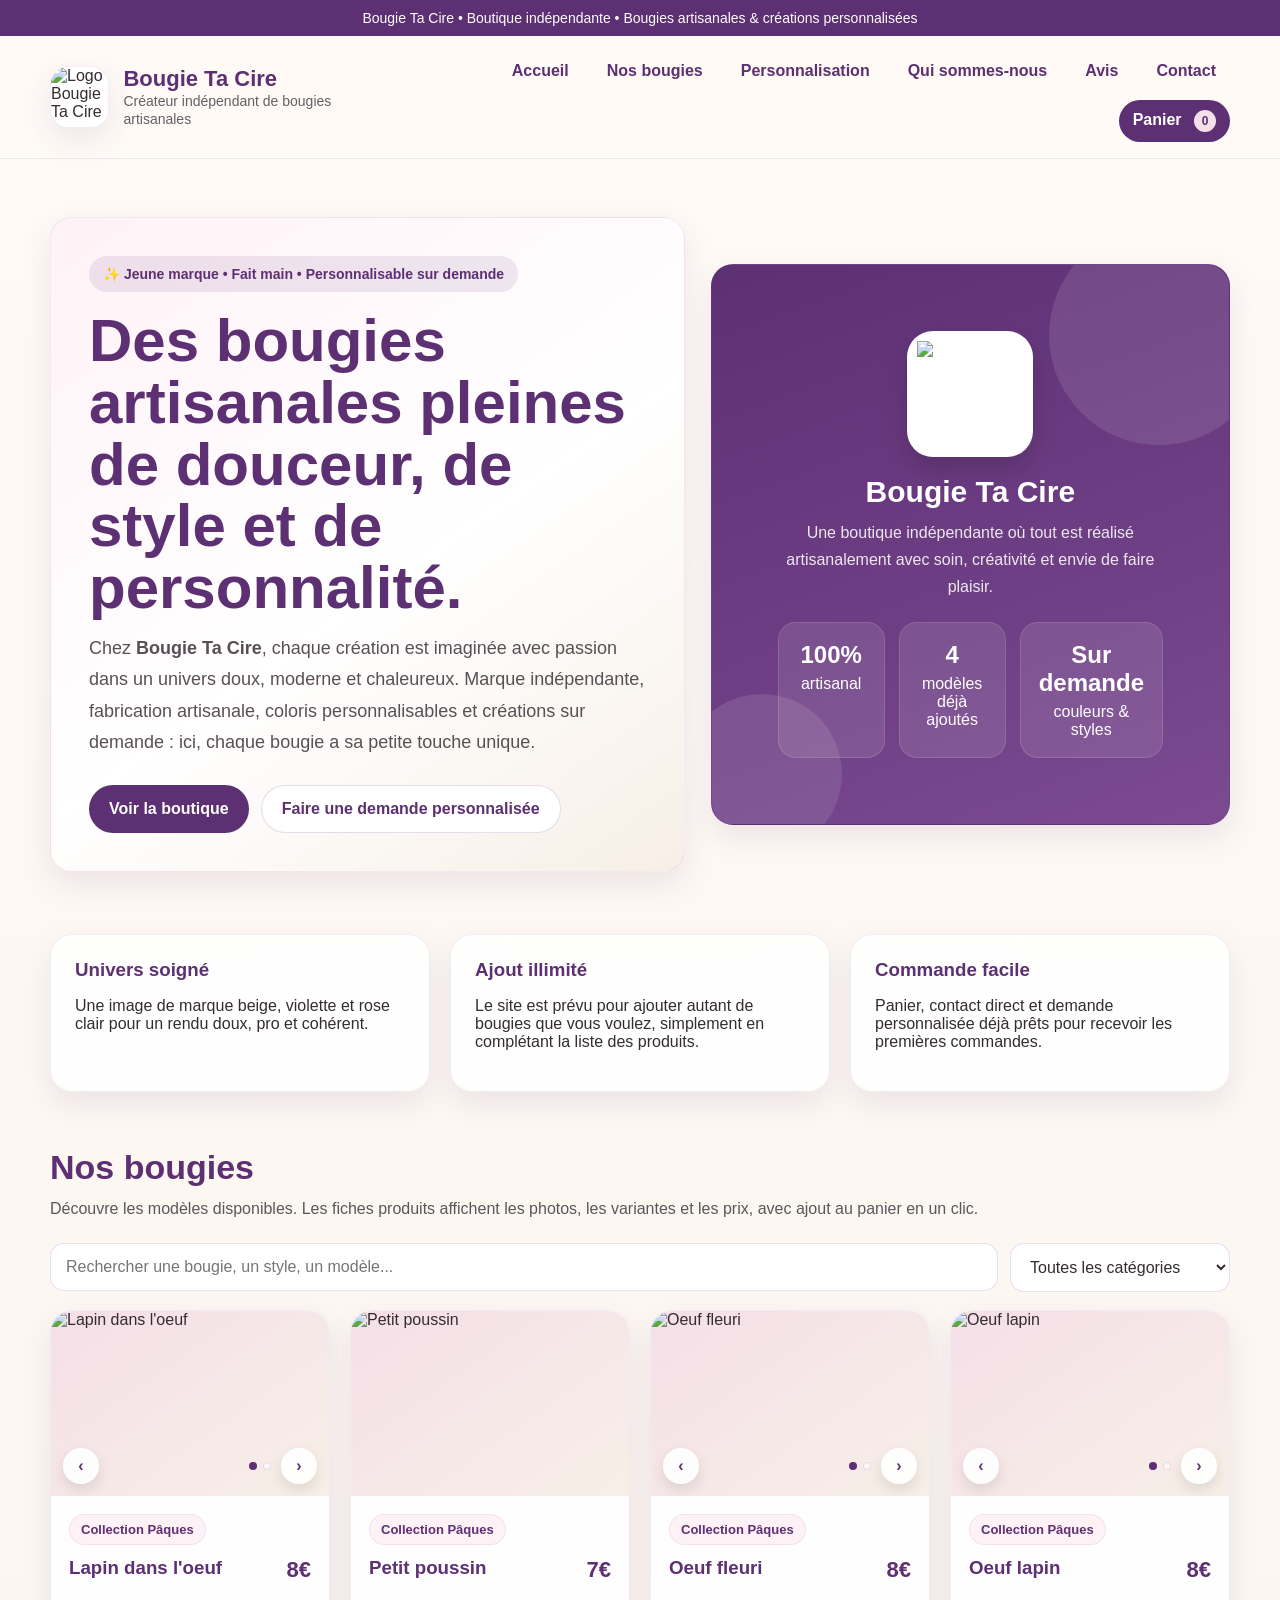
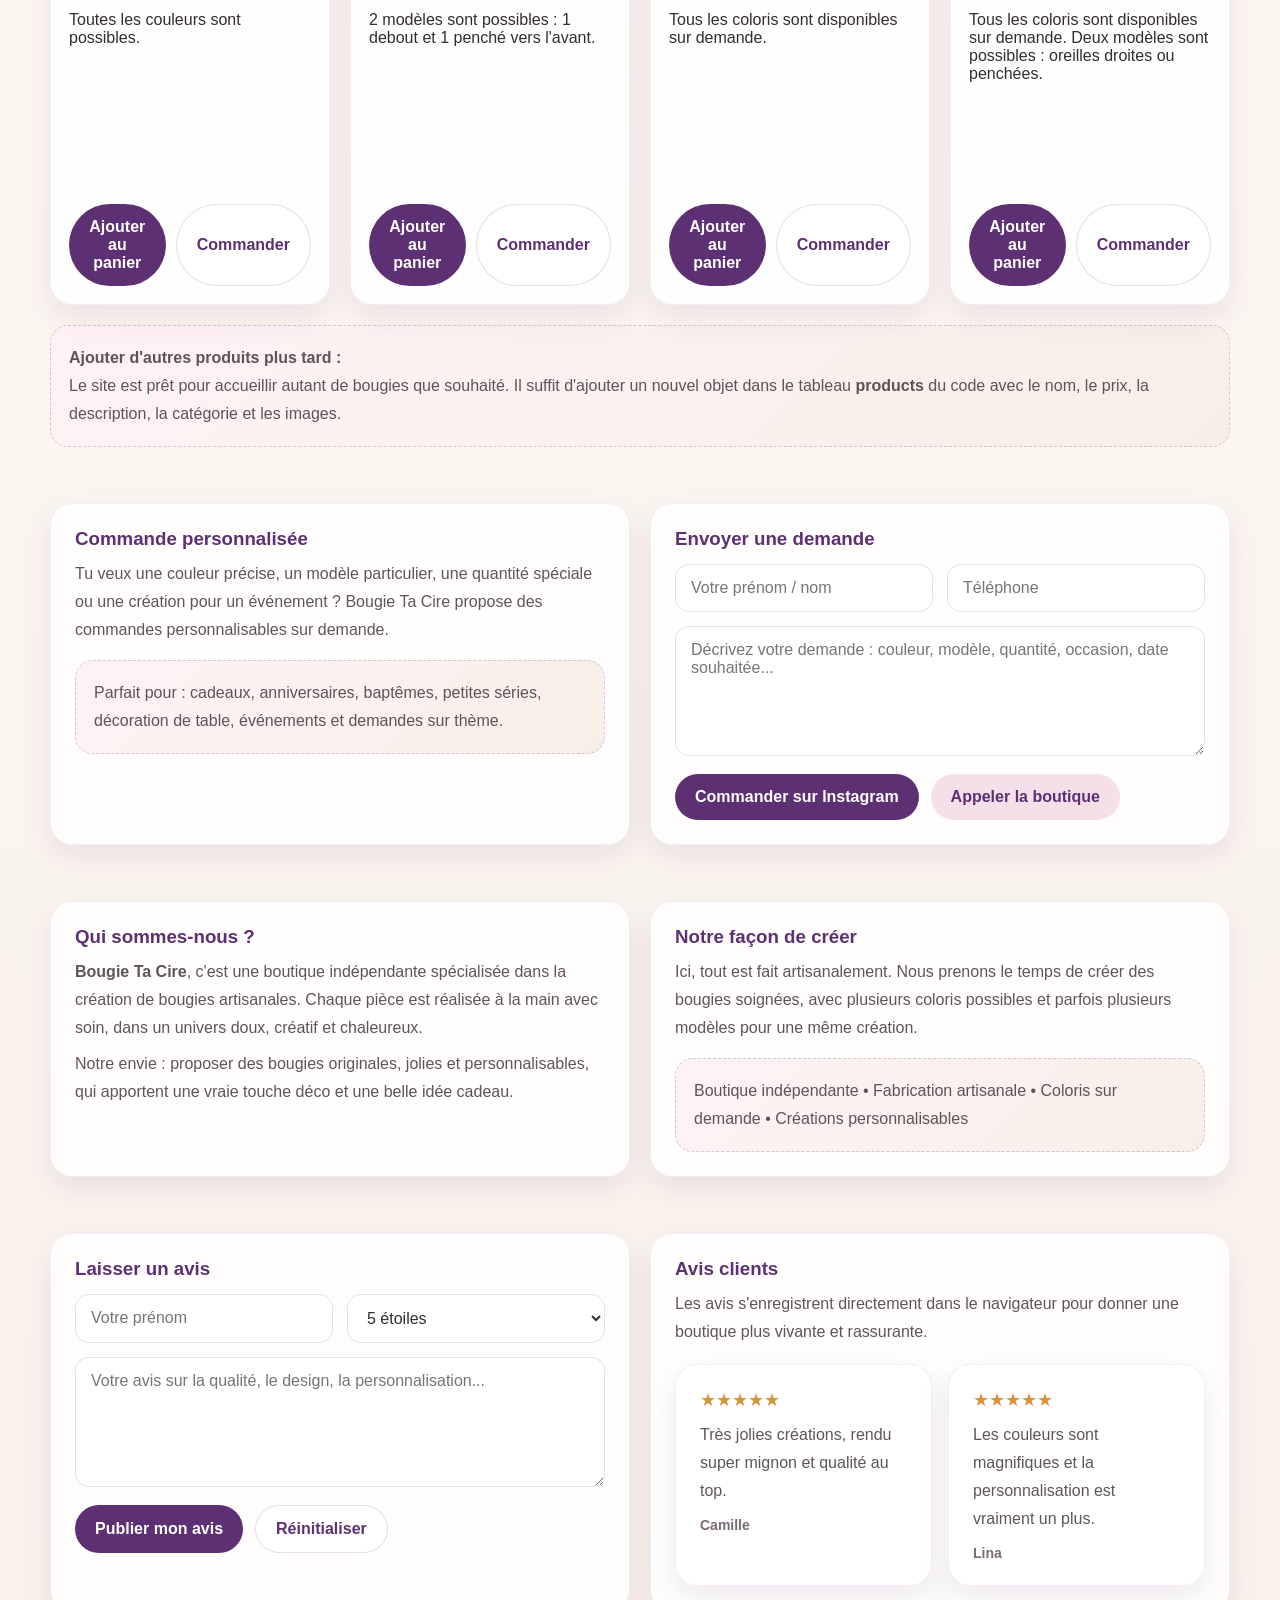
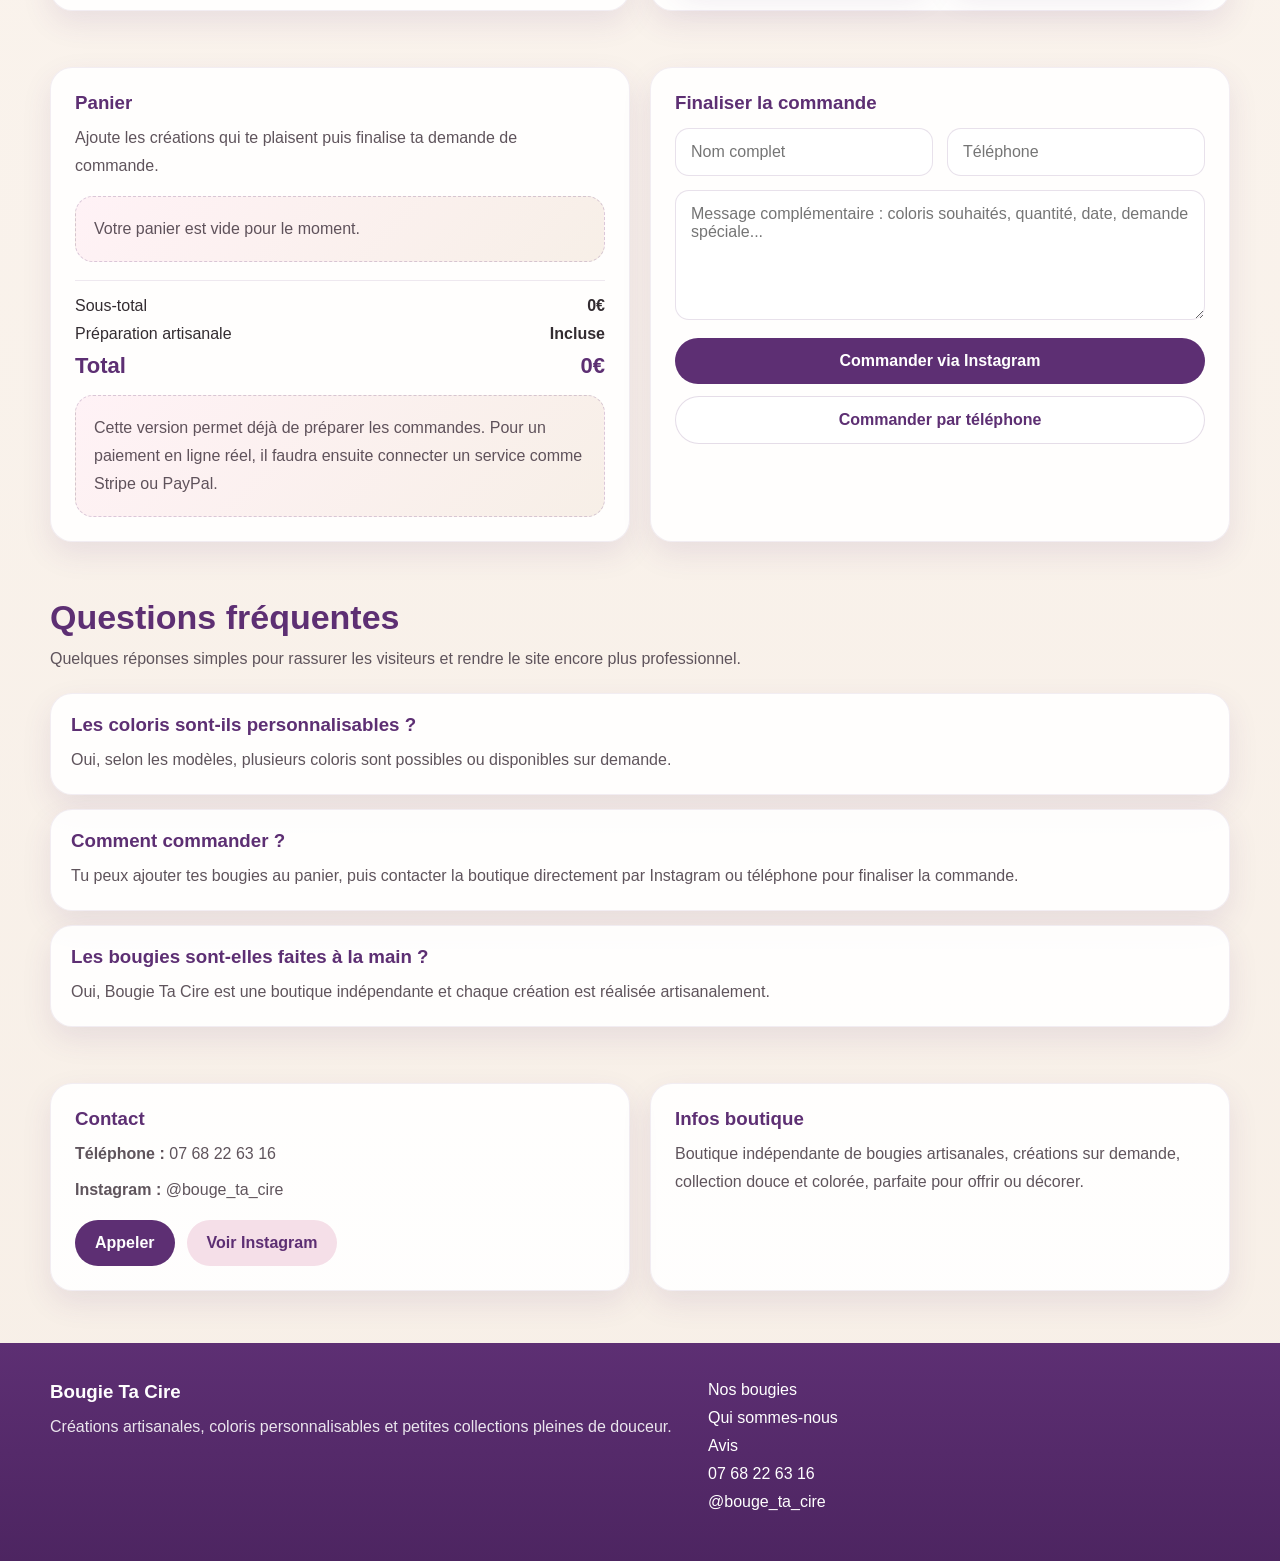
==== site_bougies_simple.html @ b72b35e6 "Add files via upload" ====
<!DOCTYPE html>
<html lang="fr">
<head>
  <meta charset="UTF-8" />
  <meta name="viewport" content="width=device-width, initial-scale=1.0" />
  <title>Bougie Ta Cire — Bougies artisanales</title>
  <style>
    :root{
      --beige:#f7efe7;
      --beige-2:#fffaf6;
      --violet:#5d2f73;
      --violet-2:#7b4a91;
      --rose:#f5dfe8;
      --rose-2:#fff2f6;
      --texte:#332c31;
      --blanc:#ffffff;
      --ombre:0 12px 30px rgba(93,47,115,0.10);
      --rayon:22px;
      --max:1180px;
    }

    *{box-sizing:border-box}
    html{scroll-behavior:smooth}
    body{
      margin:0;
      font-family:Segoe UI, Arial, sans-serif;
      color:var(--texte);
      background:linear-gradient(180deg,var(--beige-2),var(--beige));
    }

    a{text-decoration:none;color:inherit}
    img{display:block;max-width:100%}
    button,input,textarea,select{font:inherit}

    .topbar{
      background:var(--violet);
      color:white;
      text-align:center;
      padding:10px 16px;
      font-size:14px;
    }

    .container{
      width:min(var(--max), calc(100% - 32px));
      margin:0 auto;
    }

    header{
      position:sticky;
      top:0;
      z-index:50;
      background:rgba(255,250,246,0.95);
      backdrop-filter:blur(10px);
      border-bottom:1px solid rgba(93,47,115,0.08);
    }

    .nav{
      display:flex;
      justify-content:space-between;
      align-items:center;
      gap:20px;
      padding:16px 0;
    }

    .brand{
      display:flex;
      align-items:center;
      gap:14px;
    }

    .brand-badge{
      width:62px;
      height:62px;
      border-radius:18px;
      background:white;
      overflow:hidden;
      border:1px solid rgba(93,47,115,0.08);
      box-shadow:var(--ombre);
    }

    .brand-badge img{width:100%;height:100%;object-fit:cover}

    .brand strong{
      display:block;
      font-size:22px;
      color:var(--violet);
    }

    .brand span{
      font-size:14px;
      color:#6a5c67;
    }

    .nav-links{
      display:flex;
      flex-wrap:wrap;
      gap:10px;
      align-items:center;
      justify-content:flex-end;
    }

    .nav-links a,
    .nav-links button{
      border:none;
      background:transparent;
      color:var(--violet);
      border-radius:999px;
      padding:10px 14px;
      cursor:pointer;
      font-weight:700;
    }

    .nav-links a:hover,
    .nav-links button:hover{background:rgba(93,47,115,0.08)}

    .nav-cart{
      background:var(--violet) !important;
      color:white !important;
    }

    .cart-count{
      display:inline-flex;
      align-items:center;
      justify-content:center;
      min-width:22px;
      height:22px;
      padding:0 6px;
      margin-left:8px;
      border-radius:999px;
      background:var(--rose);
      color:var(--violet);
      font-size:12px;
      font-weight:800;
    }

    .hero{padding:58px 0 34px}
    .hero-grid{
      display:grid;
      grid-template-columns:1.1fr .9fr;
      gap:26px;
      align-items:center;
    }

    .card,
    .hero-card,
    .panel,
    .product-card,
    .contact-card,
    .faq-item,
    .cart-box,
    .checkout-box,
    .review-card{
      background:rgba(255,255,255,0.88);
      border:1px solid rgba(93,47,115,0.08);
      border-radius:var(--rayon);
      box-shadow:var(--ombre);
    }

    .hero-card{
      padding:38px;
      background:linear-gradient(145deg,var(--rose-2),var(--blanc) 55%, var(--beige));
    }

    .hero-visual{
      min-height:470px;
      color:white;
      background:linear-gradient(160deg,var(--violet),var(--violet-2));
      position:relative;
      overflow:hidden;
    }

    .hero-visual::before,
    .hero-visual::after{
      content:"";
      position:absolute;
      border-radius:999px;
      background:rgba(255,255,255,0.10);
    }

    .hero-visual::before{width:220px;height:220px;top:-40px;right:-40px}
    .hero-visual::after{width:160px;height:160px;bottom:-30px;left:-30px}

    .pill{
      display:inline-flex;
      align-items:center;
      gap:8px;
      padding:10px 14px;
      border-radius:999px;
      background:rgba(93,47,115,0.10);
      color:var(--violet);
      font-size:14px;
      font-weight:800;
      margin-bottom:18px;
    }

    h1{
      margin:0 0 14px;
      color:var(--violet);
      font-size:clamp(34px, 5vw, 60px);
      line-height:1.03;
    }

    .lead{
      margin:0 0 26px;
      line-height:1.75;
      font-size:18px;
      color:#5a4f57;
    }

    .actions{display:flex;flex-wrap:wrap;gap:12px}

    .btn{
      display:inline-flex;
      align-items:center;
      justify-content:center;
      gap:10px;
      border:none;
      border-radius:999px;
      padding:14px 20px;
      cursor:pointer;
      font-weight:800;
      transition:transform .18s ease;
    }

    .btn:hover{transform:translateY(-1px)}
    .btn-primary{background:var(--violet);color:white}
    .btn-secondary{background:white;color:var(--violet);border:1px solid rgba(93,47,115,0.16)}
    .btn-soft{background:var(--rose);color:var(--violet)}
    .btn-full{width:100%}

    .visual-wrap{
      padding:28px;
      position:relative;
      z-index:1;
      height:100%;
      display:flex;
      flex-direction:column;
      justify-content:center;
    }

    .visual-logo{
      width:126px;
      height:126px;
      border-radius:26px;
      background:white;
      padding:10px;
      margin:0 auto 18px;
      box-shadow:0 12px 24px rgba(0,0,0,0.14);
      overflow:hidden;
    }

    .visual-wrap h2{
      margin:0 0 10px;
      text-align:center;
      font-size:30px;
    }

    .visual-wrap p{
      margin:0 auto 22px;
      text-align:center;
      max-width:420px;
      line-height:1.7;
      color:rgba(255,255,255,0.88);
    }

    .stats{display:grid;grid-template-columns:repeat(3,1fr);gap:14px}
    .stat{
      text-align:center;
      padding:18px;
      border-radius:18px;
      border:1px solid rgba(255,255,255,0.12);
      background:rgba(255,255,255,0.10);
    }
    .stat strong{display:block;font-size:24px;margin-bottom:6px}

    section{padding:28px 0}

    .section-head{
      display:flex;
      flex-wrap:wrap;
      justify-content:space-between;
      align-items:end;
      gap:14px;
      margin-bottom:20px;
    }

    .section-head h2{
      margin:0;
      font-size:34px;
      color:var(--violet);
    }

    .section-head p,
    .muted,
    .panel p,
    .faq-item p,
    .contact-card p,
    .review-card p{
      margin:8px 0 0;
      line-height:1.75;
      color:#5f545c;
    }

    .grid-3,
    .two-col,
    .contact-grid,
    .cart-layout,
    .review-layout{
      display:grid;
      gap:20px;
    }

    .grid-3{grid-template-columns:repeat(3,1fr)}
    .two-col,.contact-grid,.cart-layout,.review-layout{grid-template-columns:1fr 1fr}

    .panel,.contact-card,.cart-box,.checkout-box,.review-card{padding:24px}
    .info-card{padding:24px}
    .info-card h3,.panel h3,.contact-card h3,.cart-box h3,.checkout-box h3,.review-card h3,.faq-item h3{margin:0 0 10px;color:var(--violet)}

    .shop-controls{
      display:flex;
      flex-wrap:wrap;
      gap:12px;
      margin-bottom:18px;
    }

    .search-wrap{flex:1 1 320px}
    .filter-wrap{width:min(220px,100%)}

    .input,.textarea,select{
      width:100%;
      padding:14px 15px;
      border-radius:14px;
      border:1px solid rgba(93,47,115,0.14);
      background:white;
      outline:none;
      color:var(--texte);
    }

    .input:focus,.textarea:focus,select:focus{
      border-color:var(--violet);
      box-shadow:0 0 0 4px rgba(93,47,115,0.08);
    }

    .textarea{min-height:130px;resize:vertical}

    .products{
      display:grid;
      grid-template-columns:repeat(auto-fit,minmax(270px,1fr));
      gap:20px;
    }

    .product-card{overflow:hidden;display:flex;flex-direction:column}

    .gallery{
      position:relative;
      aspect-ratio:1/1;
      background:linear-gradient(145deg,var(--rose),var(--beige));
      overflow:hidden;
    }

    .gallery img{
      width:100%;
      height:100%;
      object-fit:cover;
    }

    .gallery-controls{
      position:absolute;
      inset:auto 12px 12px 12px;
      display:flex;
      justify-content:space-between;
      align-items:center;
      gap:10px;
    }

    .gallery-btn{
      border:none;
      width:36px;
      height:36px;
      border-radius:999px;
      background:rgba(255,255,255,0.92);
      color:var(--violet);
      cursor:pointer;
      font-weight:800;
      box-shadow:0 6px 14px rgba(0,0,0,0.10);
    }

    .gallery-dots{
      display:flex;
      gap:6px;
      margin-left:auto;
    }

    .gallery-dots span{
      width:8px;
      height:8px;
      border-radius:999px;
      background:rgba(255,255,255,0.60);
      border:1px solid rgba(93,47,115,0.14);
    }

    .gallery-dots span.active{background:var(--violet)}

    .product-body{
      padding:18px;
      display:flex;
      flex-direction:column;
      gap:12px;
      height:100%;
    }

    .product-top{
      display:flex;
      justify-content:space-between;
      gap:12px;
      align-items:flex-start;
    }

    .product-top h3{margin:0;color:var(--violet)}

    .price{
      font-size:22px;
      font-weight:900;
      color:var(--violet);
      white-space:nowrap;
    }

    .tag{
      display:inline-flex;
      width:max-content;
      padding:7px 11px;
      border-radius:999px;
      background:var(--rose-2);
      color:var(--violet);
      border:1px solid rgba(93,47,115,0.08);
      font-size:13px;
      font-weight:800;
    }

    .product-actions{display:flex;gap:10px;margin-top:auto}
    .product-actions .btn{flex:1}

    .template-box,.notice,.cart-note{
      padding:18px;
      border-radius:18px;
      line-height:1.75;
      border:1px dashed rgba(93,47,115,0.22);
      background:linear-gradient(135deg,var(--rose-2),var(--beige));
      color:#5f525b;
    }

    .review-list{display:grid;grid-template-columns:repeat(auto-fit,minmax(240px,1fr));gap:16px;margin-top:18px}
    .stars{color:#d5963a;font-size:18px;margin-bottom:10px}
    .review-meta{margin-top:12px;font-size:14px;color:#7b6976;font-weight:700}

    .cart-items{display:flex;flex-direction:column;gap:12px;margin-top:16px}
    .cart-item{
      display:grid;
      grid-template-columns:1fr auto;
      gap:10px;
      align-items:center;
      padding:14px;
      border-radius:16px;
      border:1px solid rgba(93,47,115,0.08);
      background:var(--beige-2);
    }

    .cart-item strong{color:var(--violet)}
    .cart-item small{display:block;color:#7d6a76;margin-top:4px}
    .cart-actions{display:flex;gap:8px;align-items:center;flex-wrap:wrap;justify-content:flex-end}

    .qty-btn,.remove-btn{
      border:none;
      border-radius:12px;
      padding:8px 10px;
      cursor:pointer;
      font-weight:800;
    }

    .qty-btn{background:white;color:var(--violet);border:1px solid rgba(93,47,115,0.14)}
    .remove-btn{background:#fff0f4;color:#a54266}

    .summary{display:grid;gap:10px;margin-top:18px;padding-top:16px;border-top:1px solid rgba(93,47,115,0.10)}
    .summary-row{display:flex;justify-content:space-between;gap:16px;align-items:center}
    .summary-row.total{font-size:22px;color:var(--violet);font-weight:900}

    .faq-list{display:grid;gap:14px}
    .faq-item{padding:20px}

    footer{
      margin-top:24px;
      padding:38px 0 50px;
      background:linear-gradient(180deg,var(--violet),#4d2561);
      color:white;
    }

    .footer-grid{display:grid;grid-template-columns:1.1fr .9fr;gap:20px}
    .footer-grid h3{margin:0 0 10px}
    .footer-grid p{margin:0;line-height:1.8;color:rgba(255,255,255,0.88)}
    .footer-links{display:grid;gap:10px}
    .footer-links a{color:white}

    @media (max-width: 980px){
      .hero-grid,.grid-3,.two-col,.contact-grid,.cart-layout,.review-layout,.footer-grid{grid-template-columns:1fr}
      .stats{grid-template-columns:repeat(3,1fr)}
    }

    @media (max-width: 720px){
      .nav{flex-direction:column;align-items:flex-start}
      .nav-links{justify-content:flex-start}
      .hero-card{padding:28px}
      .stats{grid-template-columns:1fr}
      .product-actions{flex-direction:column}
      .section-head h2{font-size:28px}
    }
  </style>
</head>
<body>
  <div class="topbar">Bougie Ta Cire • Boutique indépendante • Bougies artisanales & créations personnalisées</div>

  <header>
    <div class="container nav">
      <div class="brand">
        <div class="brand-badge">
          <img src="Liceria &amp; Co..png" alt="Logo Bougie Ta Cire">
        </div>
        <div>
          <strong>Bougie Ta Cire</strong>
          <span>Créateur indépendant de bougies artisanales</span>
        </div>
      </div>

      <div class="nav-links">
        <a href="#accueil">Accueil</a>
        <a href="#bougies">Nos bougies</a>
        <a href="#surmesure">Personnalisation</a>
        <a href="#qui-sommes-nous">Qui sommes-nous</a>
        <a href="#avis">Avis</a>
        <a href="#contact">Contact</a>
        <button class="nav-cart" onclick="document.getElementById('panier').scrollIntoView({behavior:'smooth'})">
          Panier <span class="cart-count" id="cartCount">0</span>
        </button>
      </div>
    </div>
  </header>

  <main>
    <section class="hero" id="accueil">
      <div class="container hero-grid">
        <div class="hero-card">
          <div class="pill">✨ Jeune marque • Fait main • Personnalisable sur demande</div>
          <h1>Des bougies artisanales pleines de douceur, de style et de personnalité.</h1>
          <p class="lead">
            Chez <strong>Bougie Ta Cire</strong>, chaque création est imaginée avec passion dans un univers doux, moderne et chaleureux. Marque indépendante, fabrication artisanale, coloris personnalisables et créations sur demande : ici, chaque bougie a sa petite touche unique.
          </p>
          <div class="actions">
            <a class="btn btn-primary" href="#bougies">Voir la boutique</a>
            <a class="btn btn-secondary" href="#surmesure">Faire une demande personnalisée</a>
          </div>
        </div>

        <div class="hero-card hero-visual">
          <div class="visual-wrap">
            <div class="visual-logo">
              <img src="Liceria &amp; Co..png" alt="Logo Bougie Ta Cire">
            </div>
            <h2>Bougie Ta Cire</h2>
            <p>Une boutique indépendante où tout est réalisé artisanalement avec soin, créativité et envie de faire plaisir.</p>
            <div class="stats">
              <div class="stat"><strong>100%</strong><span>artisanal</span></div>
              <div class="stat"><strong>4</strong><span>modèles déjà ajoutés</span></div>
              <div class="stat"><strong>Sur demande</strong><span>couleurs & styles</span></div>
            </div>
          </div>
        </div>
      </div>
    </section>

    <section>
      <div class="container grid-3">
        <div class="card info-card">
          <h3>Univers soigné</h3>
          <p>Une image de marque beige, violette et rose clair pour un rendu doux, pro et cohérent.</p>
        </div>
        <div class="card info-card">
          <h3>Ajout illimité</h3>
          <p>Le site est prévu pour ajouter autant de bougies que vous voulez, simplement en complétant la liste des produits.</p>
        </div>
        <div class="card info-card">
          <h3>Commande facile</h3>
          <p>Panier, contact direct et demande personnalisée déjà prêts pour recevoir les premières commandes.</p>
        </div>
      </div>
    </section>

    <section id="bougies">
      <div class="container">
        <div class="section-head">
          <div>
            <h2>Nos bougies</h2>
            <p>Découvre les modèles disponibles. Les fiches produits affichent les photos, les variantes et les prix, avec ajout au panier en un clic.</p>
          </div>
        </div>

        <div class="shop-controls">
          <div class="search-wrap">
            <input id="searchInput" class="input" type="text" placeholder="Rechercher une bougie, un style, un modèle..." oninput="renderProducts()">
          </div>
          <div class="filter-wrap">
            <select id="filterInput" onchange="renderProducts()">
              <option value="all">Toutes les catégories</option>
              <option value="pâques">Collection Pâques</option>
              <option value="animaux">Animaux</option>
              <option value="oeufs">Œufs</option>
            </select>
          </div>
        </div>

        <div id="productsGrid" class="products"></div>

        <div class="template-box" style="margin-top:20px">
          <strong>Ajouter d'autres produits plus tard :</strong><br>
          Le site est prêt pour accueillir autant de bougies que souhaité. Il suffit d'ajouter un nouvel objet dans le tableau <strong>products</strong> du code avec le nom, le prix, la description, la catégorie et les images.
        </div>
      </div>
    </section>

    <section id="surmesure">
      <div class="container two-col">
        <div class="panel">
          <h3>Commande personnalisée</h3>
          <p>
            Tu veux une couleur précise, un modèle particulier, une quantité spéciale ou une création pour un événement ? Bougie Ta Cire propose des commandes personnalisables sur demande.
          </p>
          <div class="notice" style="margin-top:16px">
            Parfait pour : cadeaux, anniversaires, baptêmes, petites séries, décoration de table, événements et demandes sur thème.
          </div>
        </div>

        <div class="panel">
          <h3>Envoyer une demande</h3>
          <div style="display:grid;grid-template-columns:1fr 1fr;gap:14px;margin-top:14px">
            <input id="customName" class="input" placeholder="Votre prénom / nom">
            <input id="customContact" class="input" placeholder="Téléphone">
          </div>
          <textarea id="customMessage" class="textarea" style="margin-top:14px" placeholder="Décrivez votre demande : couleur, modèle, quantité, occasion, date souhaitée..."></textarea>
          <div class="actions" style="margin-top:14px">
            <a class="btn btn-primary" href="https://www.instagram.com/bouge_ta_cire" target="_blank" rel="noopener">Commander sur Instagram</a>
            <a class="btn btn-soft" href="tel:0768226316">Appeler la boutique</a>
          </div>
        </div>
      </div>
    </section>

    <section id="qui-sommes-nous">
      <div class="container two-col">
        <div class="panel">
          <h3>Qui sommes-nous ?</h3>
          <p>
            <strong>Bougie Ta Cire</strong>, c'est une boutique indépendante spécialisée dans la création de bougies artisanales. Chaque pièce est réalisée à la main avec soin, dans un univers doux, créatif et chaleureux.
          </p>
          <p>
            Notre envie : proposer des bougies originales, jolies et personnalisables, qui apportent une vraie touche déco et une belle idée cadeau.
          </p>
        </div>
        <div class="panel">
          <h3>Notre façon de créer</h3>
          <p>
            Ici, tout est fait artisanalement. Nous prenons le temps de créer des bougies soignées, avec plusieurs coloris possibles et parfois plusieurs modèles pour une même création.
          </p>
          <div class="notice" style="margin-top:16px">
            Boutique indépendante • Fabrication artisanale • Coloris sur demande • Créations personnalisables
          </div>
        </div>
      </div>
    </section>

    <section id="avis">
      <div class="container review-layout">
        <div class="review-card">
          <h3>Laisser un avis</h3>
          <div style="display:grid;grid-template-columns:1fr 1fr;gap:14px;margin-top:14px">
            <input id="reviewName" class="input" placeholder="Votre prénom">
            <select id="reviewStars">
              <option value="5">5 étoiles</option>
              <option value="4">4 étoiles</option>
              <option value="3">3 étoiles</option>
              <option value="2">2 étoiles</option>
              <option value="1">1 étoile</option>
            </select>
          </div>
          <textarea id="reviewText" class="textarea" style="margin-top:14px" placeholder="Votre avis sur la qualité, le design, la personnalisation..."></textarea>
          <div class="actions" style="margin-top:14px">
            <button class="btn btn-primary" onclick="addReview()">Publier mon avis</button>
            <button class="btn btn-secondary" onclick="resetReviews()">Réinitialiser</button>
          </div>
        </div>

        <div class="review-card">
          <h3>Avis clients</h3>
          <p>Les avis s'enregistrent directement dans le navigateur pour donner une boutique plus vivante et rassurante.</p>
          <div id="reviewsList" class="review-list"></div>
        </div>
      </div>
    </section>

    <section id="panier">
      <div class="container cart-layout">
        <div class="cart-box">
          <h3>Panier</h3>
          <p class="muted">Ajoute les créations qui te plaisent puis finalise ta demande de commande.</p>
          <div id="cartItems" class="cart-items"></div>
          <div class="summary">
            <div class="summary-row"><span>Sous-total</span><strong id="subtotal">0€</strong></div>
            <div class="summary-row"><span>Préparation artisanale</span><strong>Incluse</strong></div>
            <div class="summary-row total"><span>Total</span><strong id="total">0€</strong></div>
          </div>
          <div class="cart-note" style="margin-top:16px">
            Cette version permet déjà de préparer les commandes. Pour un paiement en ligne réel, il faudra ensuite connecter un service comme Stripe ou PayPal.
          </div>
        </div>

        <div class="checkout-box">
          <h3>Finaliser la commande</h3>
          <div style="display:grid;grid-template-columns:1fr 1fr;gap:14px;margin-top:14px">
            <input id="checkoutName" class="input" placeholder="Nom complet">
            <input id="checkoutPhone" class="input" placeholder="Téléphone">
          </div>
          <textarea id="checkoutNote" class="textarea" style="margin-top:14px" placeholder="Message complémentaire : coloris souhaités, quantité, date, demande spéciale..."></textarea>
          <div class="actions" style="margin-top:14px">
            <a class="btn btn-primary btn-full" href="https://www.instagram.com/bouge_ta_cire" target="_blank" rel="noopener">Commander via Instagram</a>
            <a class="btn btn-secondary btn-full" href="tel:0768226316">Commander par téléphone</a>
          </div>
        </div>
      </div>
    </section>

    <section>
      <div class="container">
        <div class="section-head">
          <div>
            <h2>Questions fréquentes</h2>
            <p>Quelques réponses simples pour rassurer les visiteurs et rendre le site encore plus professionnel.</p>
          </div>
        </div>
        <div class="faq-list">
          <div class="faq-item">
            <h3>Les coloris sont-ils personnalisables ?</h3>
            <p>Oui, selon les modèles, plusieurs coloris sont possibles ou disponibles sur demande.</p>
          </div>
          <div class="faq-item">
            <h3>Comment commander ?</h3>
            <p>Tu peux ajouter tes bougies au panier, puis contacter la boutique directement par Instagram ou téléphone pour finaliser la commande.</p>
          </div>
          <div class="faq-item">
            <h3>Les bougies sont-elles faites à la main ?</h3>
            <p>Oui, Bougie Ta Cire est une boutique indépendante et chaque création est réalisée artisanalement.</p>
          </div>
        </div>
      </div>
    </section>

    <section id="contact">
      <div class="container contact-grid">
        <div class="contact-card">
          <h3>Contact</h3>
          <p><strong>Téléphone :</strong> 07 68 22 63 16</p>
          <p><strong>Instagram :</strong> @bouge_ta_cire</p>
          <div class="actions" style="margin-top:16px">
            <a class="btn btn-primary" href="tel:0768226316">Appeler</a>
            <a class="btn btn-soft" href="https://www.instagram.com/bouge_ta_cire" target="_blank" rel="noopener">Voir Instagram</a>
          </div>
        </div>

        <div class="contact-card">
          <h3>Infos boutique</h3>
          <p>Boutique indépendante de bougies artisanales, créations sur demande, collection douce et colorée, parfaite pour offrir ou décorer.</p>
        </div>
      </div>
    </section>
  </main>

  <footer>
    <div class="container footer-grid">
      <div>
        <h3>Bougie Ta Cire</h3>
        <p>Créations artisanales, coloris personnalisables et petites collections pleines de douceur.</p>
      </div>
      <div class="footer-links">
        <a href="#bougies">Nos bougies</a>
        <a href="#qui-sommes-nous">Qui sommes-nous</a>
        <a href="#avis">Avis</a>
        <a href="tel:0768226316">07 68 22 63 16</a>
        <a href="https://www.instagram.com/bouge_ta_cire" target="_blank" rel="noopener">@bouge_ta_cire</a>
      </div>
    </div>
  </footer>

  <script>
    const products = [
      {
        id: 1,
        name: "Lapin dans l'oeuf",
        price: 8,
        category: "pâques animaux",
        description: "Toutes les couleurs sont possibles.",
        images: ["IMG_6612.jpg", "IMG_6250.jpg"]
      },
      {
        id: 2,
        name: "Petit poussin",
        price: 7,
        category: "pâques animaux",
        description: "2 modèles sont possibles : 1 debout et 1 penché vers l'avant.",
        images: ["IMG_6208.jpg"]
      },
      {
        id: 3,
        name: "Oeuf fleuri",
        price: 8,
        category: "pâques oeufs",
        description: "Tous les coloris sont disponibles sur demande.",
        images: ["IMG_7004.jpg", "IMG_7003.jpg"]
      },
      {
        id: 4,
        name: "Oeuf lapin",
        price: 8,
        category: "pâques oeufs",
        description: "Tous les coloris sont disponibles sur demande. Deux modèles sont possibles : oreilles droites ou penchées.",
        images: ["IMG_7003.jpg", "IMG_6624.jpg"]
      }
    ];

    let cart = JSON.parse(localStorage.getItem('btc_cart') || '[]');
    let reviews = JSON.parse(localStorage.getItem('btc_reviews') || 'null') || [
      { name: 'Camille', stars: 5, text: 'Très jolies créations, rendu super mignon et qualité au top.' },
      { name: 'Lina', stars: 5, text: 'Les couleurs sont magnifiques et la personnalisation est vraiment un plus.' }
    ];

    function euros(value){
      return value.toFixed(2).replace('.00','') + '€';
    }

    function escapeHtml(text){
      return text
        .replace(/&/g, '&amp;')
        .replace(/</g, '&lt;')
        .replace(/>/g, '&gt;')
        .replace(/"/g, '&quot;')
        .replace(/'/g, '&#039;');
    }

    function renderProducts(){
      const grid = document.getElementById('productsGrid');
      const search = document.getElementById('searchInput').value.trim().toLowerCase();
      const filter = document.getElementById('filterInput').value;

      const filtered = products.filter(product => {
        const matchesSearch = !search || (product.name + ' ' + product.description + ' ' + product.category).toLowerCase().includes(search);
        const matchesFilter = filter === 'all' || product.category.includes(filter);
        return matchesSearch && matchesFilter;
      });

      if(!filtered.length){
        grid.innerHTML = '<div class="template-box">Aucun produit ne correspond à votre recherche pour le moment.</div>';
        return;
      }

      grid.innerHTML = filtered.map(product => `
        <article class="product-card">
          <div class="gallery">
            <img id="product-image-${product.id}" src="${product.images[0]}" alt="${escapeHtml(product.name)}">
            ${product.images.length > 1 ? `
            <div class="gallery-controls">
              <button class="gallery-btn" onclick="changeImage(${product.id}, -1)">‹</button>
              <div class="gallery-dots" id="gallery-dots-${product.id}">
                ${product.images.map((_, index) => `<span class="${index===0 ? 'active' : ''}"></span>`).join('')}
              </div>
              <button class="gallery-btn" onclick="changeImage(${product.id}, 1)">›</button>
            </div>` : ''}
          </div>
          <div class="product-body">
            <span class="tag">Collection Pâques</span>
            <div class="product-top">
              <h3>${escapeHtml(product.name)}</h3>
              <div class="price">${euros(product.price)}</div>
            </div>
            <p>${escapeHtml(product.description)}</p>
            <div class="product-actions">
              <button class="btn btn-primary" onclick="addToCart(${product.id})">Ajouter au panier</button>
              <a class="btn btn-secondary" href="https://www.instagram.com/bouge_ta_cire" target="_blank" rel="noopener">Commander</a>
            </div>
          </div>
        </article>
      `).join('');
    }

    function changeImage(productId, direction){
      const product = products.find(p => p.id === productId);
      if(!product || product.images.length < 2) return;
      product.currentImage = typeof product.currentImage === 'number' ? product.currentImage : 0;
      product.currentImage = (product.currentImage + direction + product.images.length) % product.images.length;
      document.getElementById(`product-image-${productId}`).src = product.images[product.currentImage];
      const dots = document.querySelectorAll(`#gallery-dots-${productId} span`);
      dots.forEach((dot, index) => dot.classList.toggle('active', index === product.currentImage));
    }

    function saveCart(){
      localStorage.setItem('btc_cart', JSON.stringify(cart));
    }

    function addToCart(productId){
      const item = cart.find(p => p.id === productId);
      if(item){
        item.quantity += 1;
      } else {
        const product = products.find(p => p.id === productId);
        cart.push({ id: product.id, name: product.name, price: product.price, quantity: 1 });
      }
      saveCart();
      renderCart();
    }

    function updateQuantity(productId, delta){
      const item = cart.find(p => p.id === productId);
      if(!item) return;
      item.quantity += delta;
      if(item.quantity <= 0){
        cart = cart.filter(p => p.id !== productId);
      }
      saveCart();
      renderCart();
    }

    function removeItem(productId){
      cart = cart.filter(p => p.id !== productId);
      saveCart();
      renderCart();
    }

    function clearCart(){
      cart = [];
      saveCart();
      renderCart();
    }

    function renderCart(){
      const cartItems = document.getElementById('cartItems');
      const count = cart.reduce((sum, item) => sum + item.quantity, 0);
      const total = cart.reduce((sum, item) => sum + item.price * item.quantity, 0);
      document.getElementById('cartCount').textContent = count;
      document.getElementById('subtotal').textContent = euros(total);
      document.getElementById('total').textContent = euros(total);

      if(!cart.length){
        cartItems.innerHTML = '<div class="template-box">Votre panier est vide pour le moment.</div>';
        return;
      }

      cartItems.innerHTML = cart.map(item => `
        <div class="cart-item">
          <div>
            <strong>${escapeHtml(item.name)}</strong>
            <small>${euros(item.price)} l'unité</small>
          </div>
          <div class="cart-actions">
            <button class="qty-btn" onclick="updateQuantity(${item.id}, -1)">−</button>
            <strong>${item.quantity}</strong>
            <button class="qty-btn" onclick="updateQuantity(${item.id}, 1)">+</button>
            <button class="remove-btn" onclick="removeItem(${item.id})">Supprimer</button>
          </div>
        </div>
      `).join('');
    }

    function saveReviews(){
      localStorage.setItem('btc_reviews', JSON.stringify(reviews));
    }

    function renderReviews(){
      const list = document.getElementById('reviewsList');
      list.innerHTML = reviews.map(review => `
        <div class="review-card">
          <div class="stars">${'★'.repeat(review.stars)}${'☆'.repeat(5 - review.stars)}</div>
          <p>${escapeHtml(review.text)}</p>
          <div class="review-meta">${escapeHtml(review.name)}</div>
        </div>
      `).join('');
    }

    function addReview(){
      const name = document.getElementById('reviewName').value.trim();
      const stars = Number(document.getElementById('reviewStars').value);
      const text = document.getElementById('reviewText').value.trim();
      if(!name || !text){
        alert('Merci de remplir votre prénom et votre avis.');
        return;
      }
      reviews.unshift({ name, stars, text });
      saveReviews();
      renderReviews();
      document.getElementById('reviewName').value = '';
      document.getElementById('reviewText').value = '';
      document.getElementById('reviewStars').value = '5';
    }

    function resetReviews(){
      localStorage.removeItem('btc_reviews');
      reviews = [
        { name: 'Camille', stars: 5, text: 'Très jolies créations, rendu super mignon et qualité au top.' },
        { name: 'Lina', stars: 5, text: 'Les couleurs sont magnifiques et la personnalisation est vraiment un plus.' }
      ];
      renderReviews();
    }

    renderProducts();
    renderCart();
    renderReviews();
  </script>
</body>
</html>
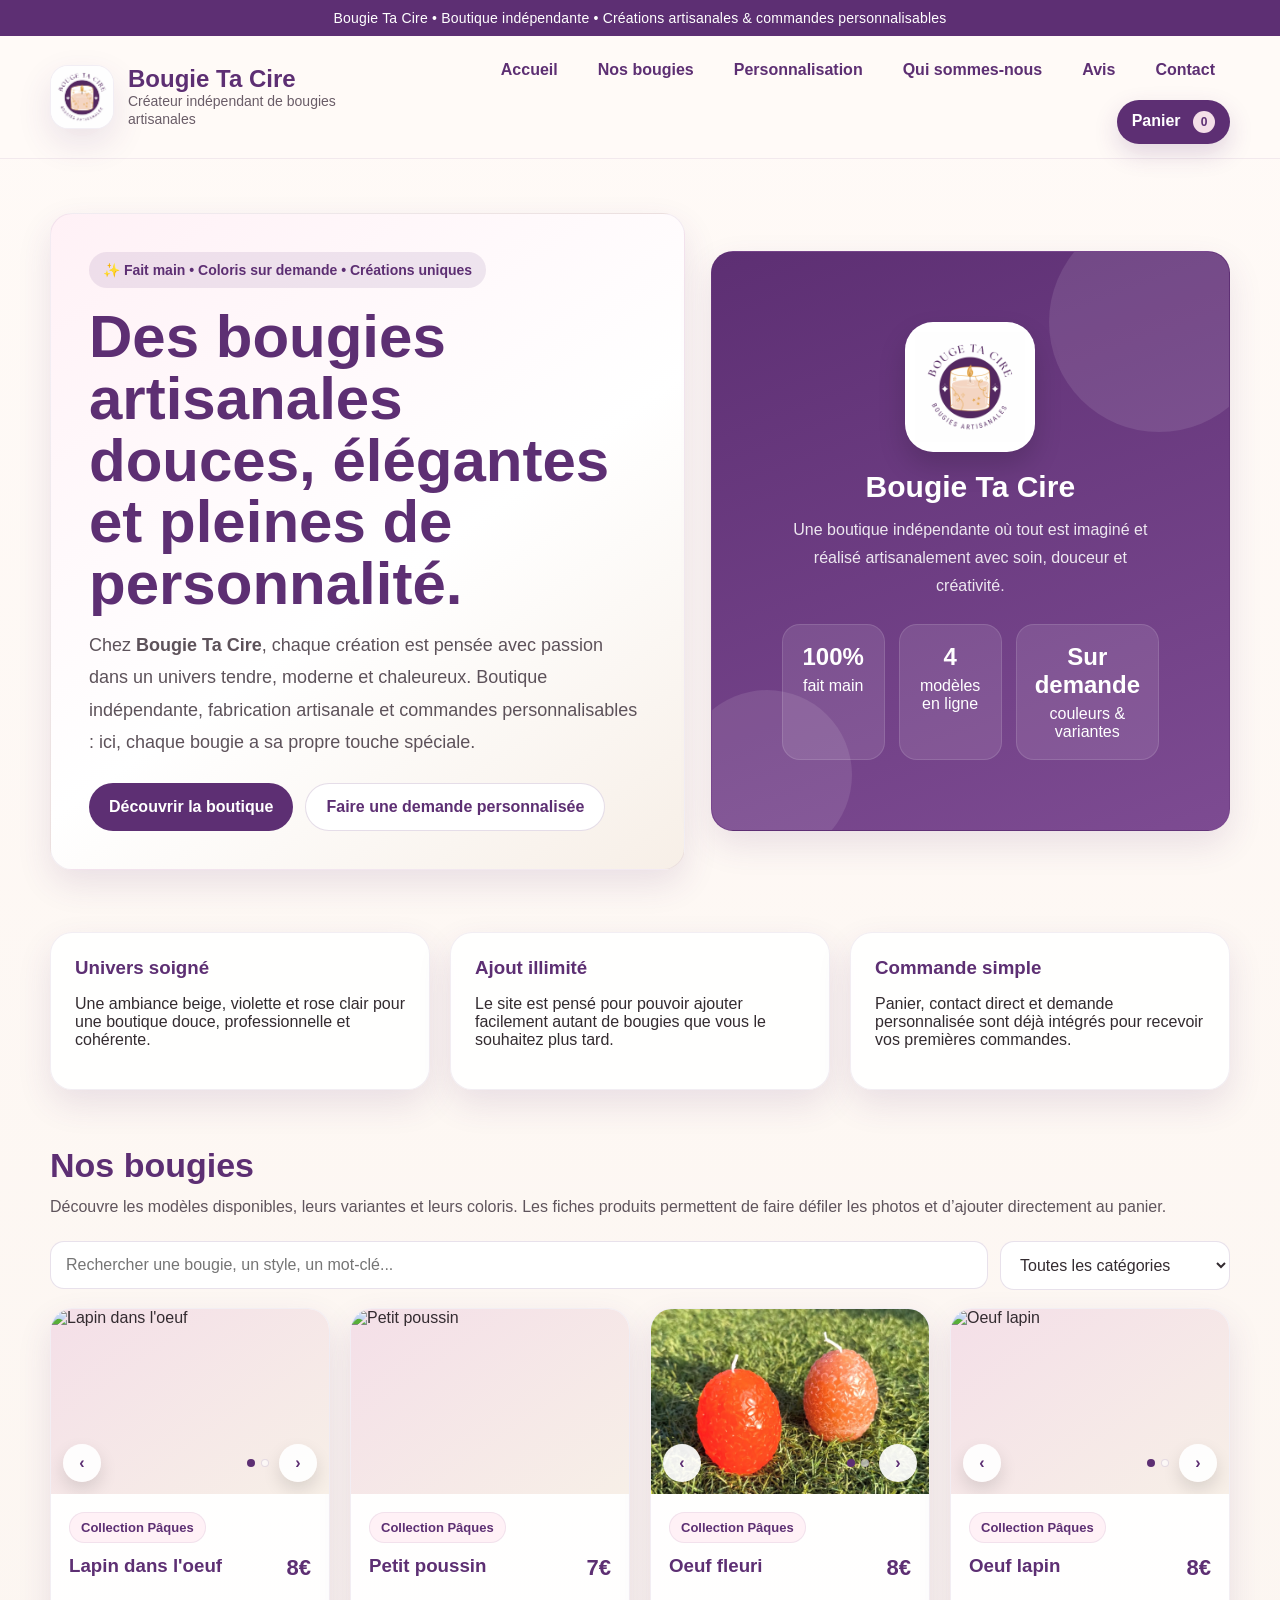
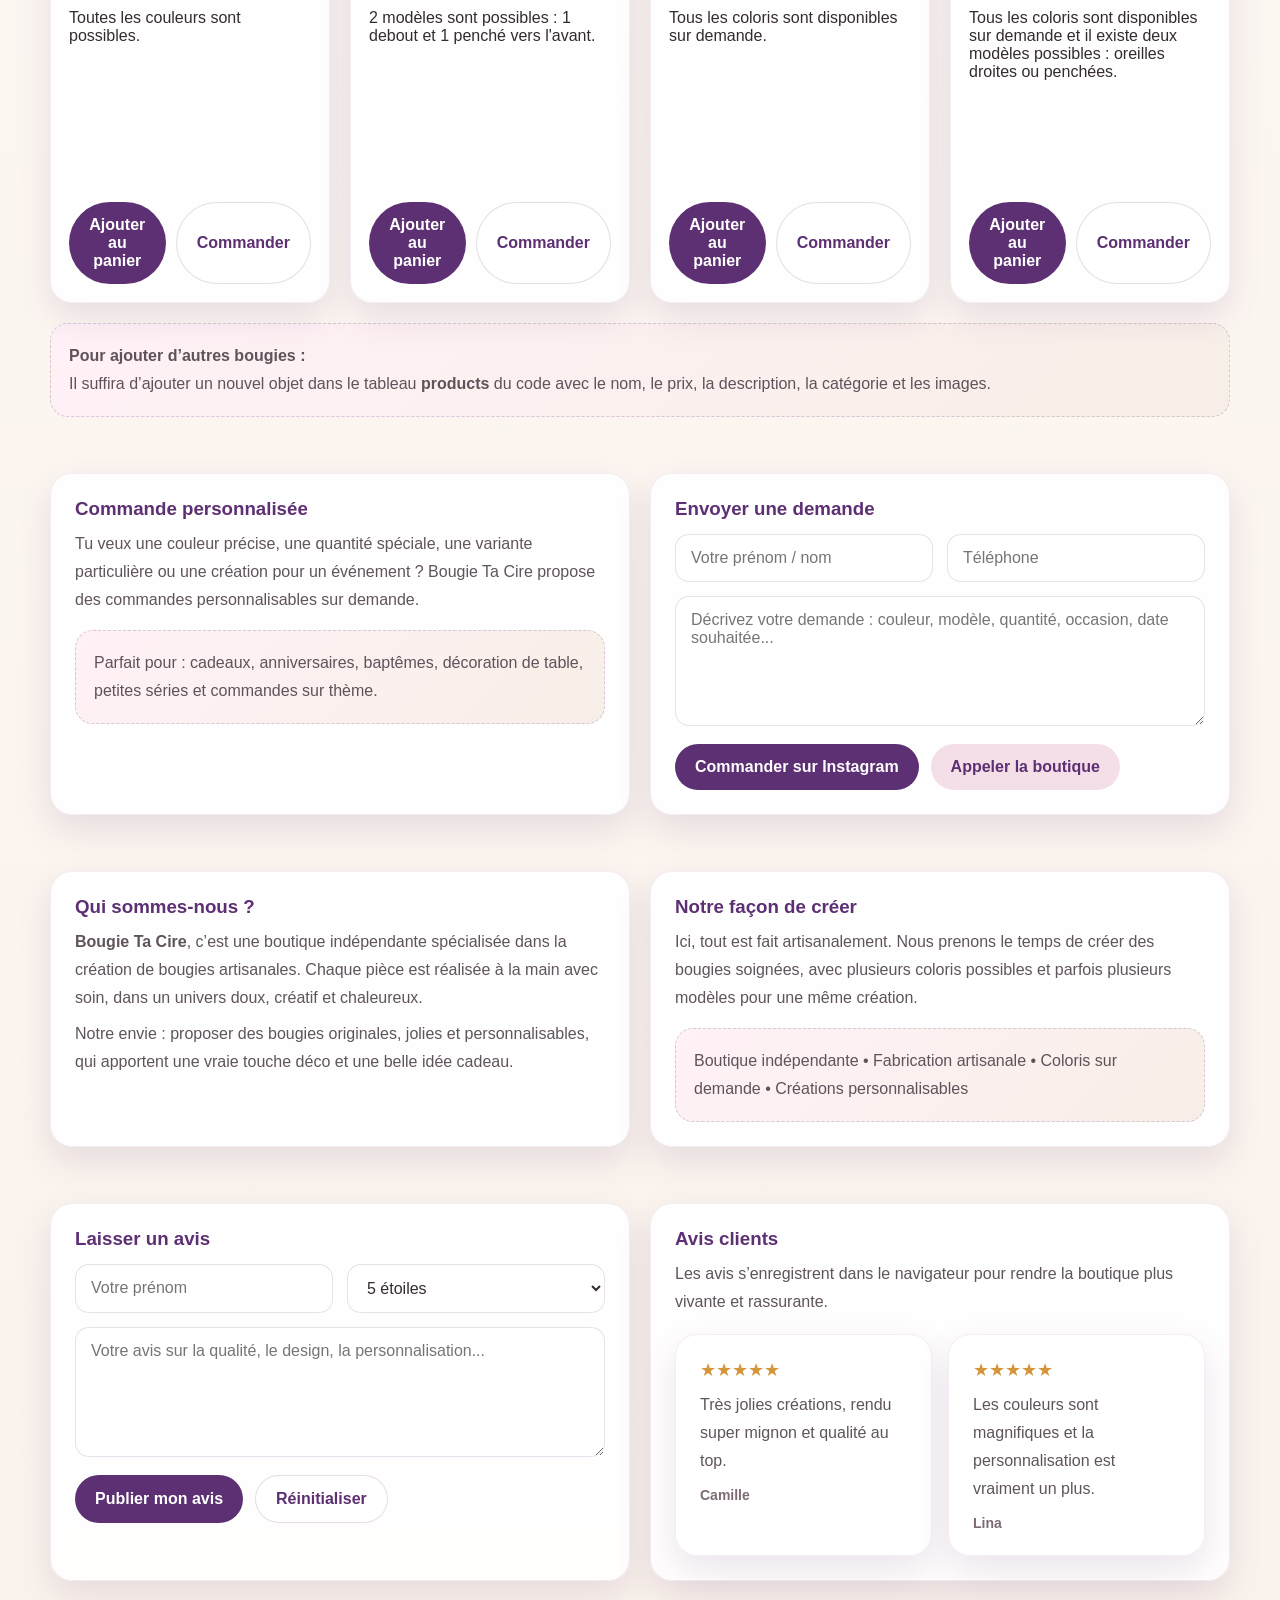
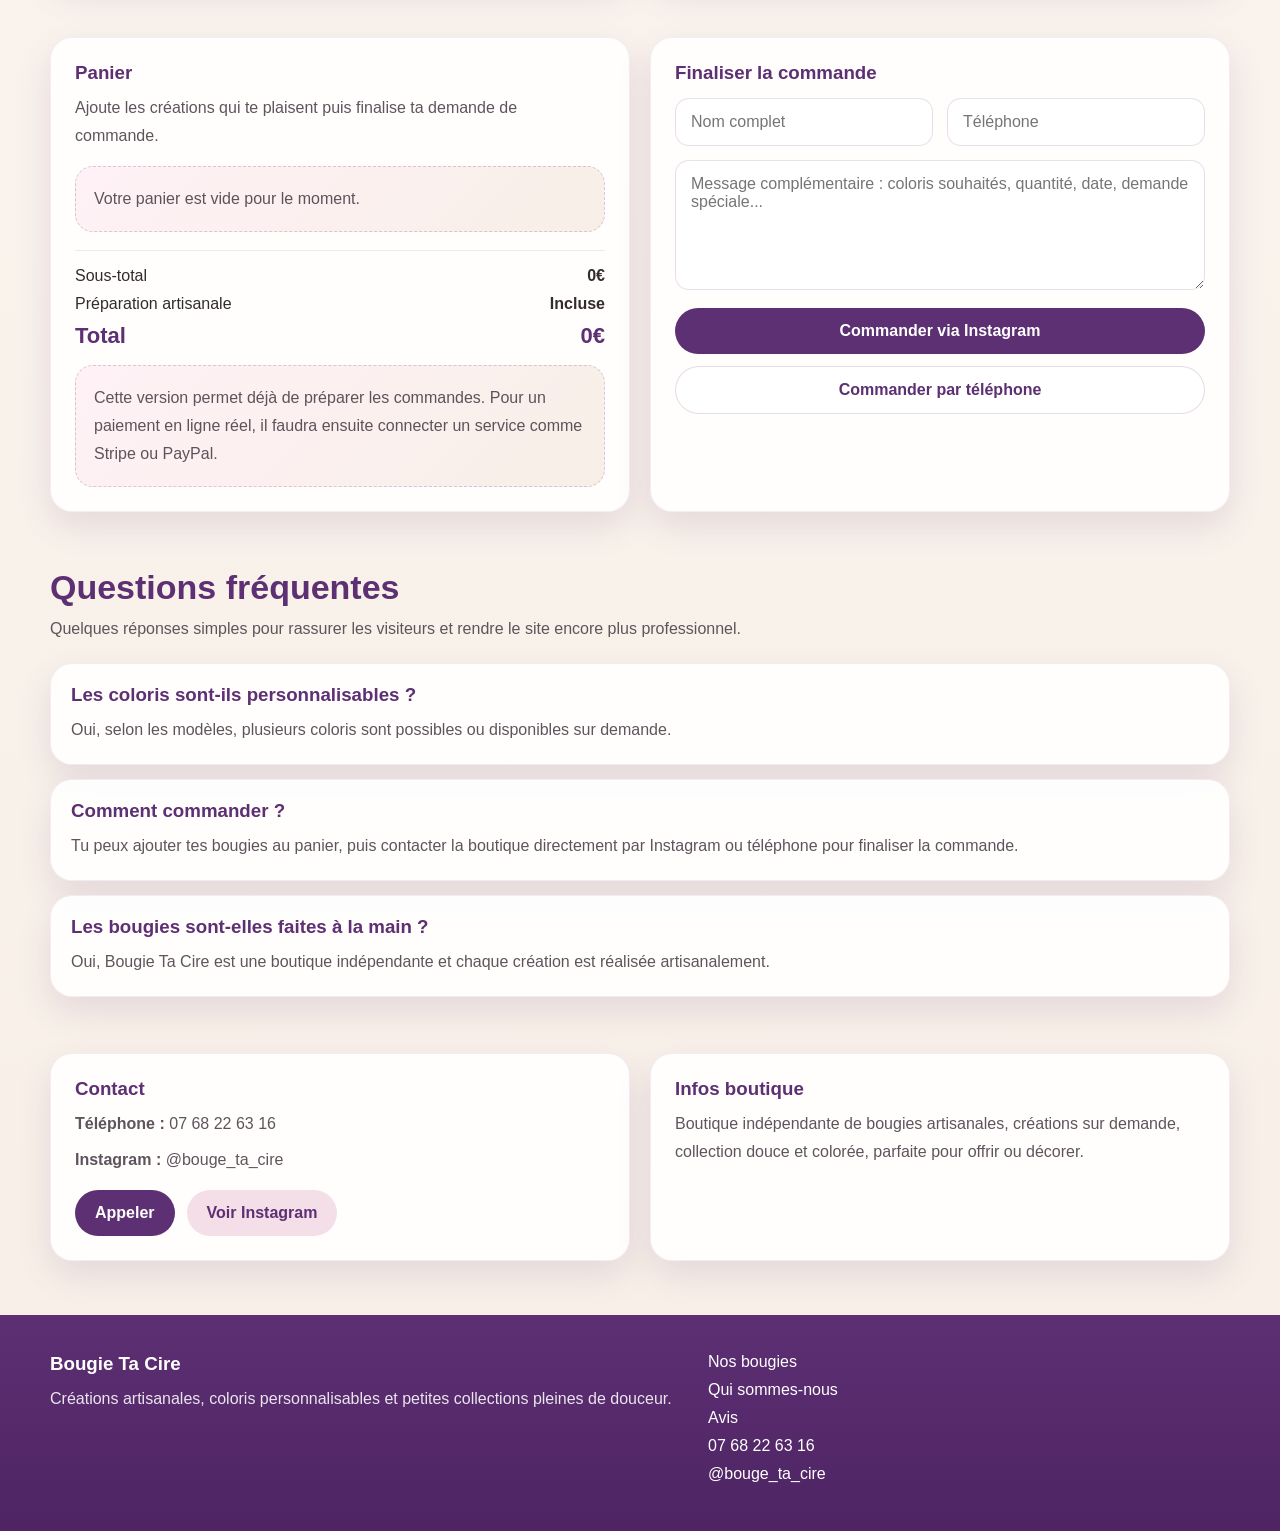
==== commit 72a9999d: "Add files via upload" ====
--- a/site_bougies_simple.html
+++ b/site_bougies_simple.html
@@ -3,18 +3,18 @@
 <head>
   <meta charset="UTF-8" />
   <meta name="viewport" content="width=device-width, initial-scale=1.0" />
-  <title>Bougie Ta Cire — Bougies artisanales</title>
+  <title>Bougie Ta Cire — Boutique artisanale</title>
   <style>
     :root{
       --beige:#f7efe7;
-      --beige-2:#fffaf6;
+      --beige-2:#fffaf7;
       --violet:#5d2f73;
-      --violet-2:#7b4a91;
-      --rose:#f5dfe8;
-      --rose-2:#fff2f6;
-      --texte:#332c31;
+      --violet-2:#7d4b92;
+      --rose:#f4dfe8;
+      --rose-2:#fff1f6;
+      --texte:#332b30;
       --blanc:#ffffff;
-      --ombre:0 12px 30px rgba(93,47,115,0.10);
+      --ombre:0 14px 34px rgba(93,47,115,0.12);
       --rayon:22px;
       --max:1180px;
     }
@@ -23,14 +23,19 @@
     html{scroll-behavior:smooth}
     body{
       margin:0;
-      font-family:Segoe UI, Arial, sans-serif;
+      font-family:Arial, Helvetica, sans-serif;
       color:var(--texte);
       background:linear-gradient(180deg,var(--beige-2),var(--beige));
     }
 
+    img{max-width:100%;display:block}
     a{text-decoration:none;color:inherit}
-    img{display:block;max-width:100%}
     button,input,textarea,select{font:inherit}
+
+    .container{
+      width:min(var(--max), calc(100% - 32px));
+      margin:0 auto;
+    }
 
     .topbar{
       background:var(--violet);
@@ -38,28 +43,24 @@
       text-align:center;
       padding:10px 16px;
       font-size:14px;
-    }
-
-    .container{
-      width:min(var(--max), calc(100% - 32px));
-      margin:0 auto;
+      letter-spacing:.2px;
     }
 
     header{
       position:sticky;
       top:0;
-      z-index:50;
-      background:rgba(255,250,246,0.95);
+      z-index:100;
+      background:rgba(255,250,247,0.95);
       backdrop-filter:blur(10px);
       border-bottom:1px solid rgba(93,47,115,0.08);
     }
 
     .nav{
       display:flex;
+      align-items:center;
       justify-content:space-between;
-      align-items:center;
       gap:20px;
-      padding:16px 0;
+      padding:14px 0;
     }
 
     .brand{
@@ -68,27 +69,29 @@
       gap:14px;
     }
 
-    .brand-badge{
-      width:62px;
-      height:62px;
+    .brand-logo{
+      width:64px;
+      height:64px;
       border-radius:18px;
+      overflow:hidden;
       background:white;
-      overflow:hidden;
+      box-shadow:var(--ombre);
       border:1px solid rgba(93,47,115,0.08);
-      box-shadow:var(--ombre);
-    }
-
-    .brand-badge img{width:100%;height:100%;object-fit:cover}
+      flex-shrink:0;
+    }
+
+    .brand-logo img{width:100%;height:100%;object-fit:cover}
 
     .brand strong{
       display:block;
-      font-size:22px;
       color:var(--violet);
+      font-size:24px;
+      line-height:1.05;
     }
 
     .brand span{
+      color:#6a5d68;
       font-size:14px;
-      color:#6a5c67;
     }
 
     .nav-links{
@@ -105,7 +108,7 @@
       background:transparent;
       color:var(--violet);
       border-radius:999px;
-      padding:10px 14px;
+      padding:11px 15px;
       cursor:pointer;
       font-weight:700;
     }
@@ -116,6 +119,7 @@
     .nav-cart{
       background:var(--violet) !important;
       color:white !important;
+      box-shadow:0 10px 24px rgba(93,47,115,0.18);
     }
 
     .cart-count{
@@ -125,15 +129,15 @@
       min-width:22px;
       height:22px;
       padding:0 6px;
+      border-radius:999px;
       margin-left:8px;
-      border-radius:999px;
       background:var(--rose);
       color:var(--violet);
       font-size:12px;
       font-weight:800;
     }
 
-    .hero{padding:58px 0 34px}
+    .hero{padding:54px 0 34px}
     .hero-grid{
       display:grid;
       grid-template-columns:1.1fr .9fr;
@@ -143,14 +147,14 @@
 
     .card,
     .hero-card,
+    .product-card,
     .panel,
-    .product-card,
-    .contact-card,
-    .faq-item,
+    .review-card,
     .cart-box,
     .checkout-box,
-    .review-card{
-      background:rgba(255,255,255,0.88);
+    .contact-card,
+    .faq-item{
+      background:rgba(255,255,255,0.9);
       border:1px solid rgba(93,47,115,0.08);
       border-radius:var(--rayon);
       box-shadow:var(--ombre);
@@ -162,9 +166,9 @@
     }
 
     .hero-visual{
-      min-height:470px;
       color:white;
       background:linear-gradient(160deg,var(--violet),var(--violet-2));
+      min-height:470px;
       position:relative;
       overflow:hidden;
     }
@@ -178,7 +182,58 @@
     }
 
     .hero-visual::before{width:220px;height:220px;top:-40px;right:-40px}
-    .hero-visual::after{width:160px;height:160px;bottom:-30px;left:-30px}
+    .hero-visual::after{width:170px;height:170px;bottom:-30px;left:-30px}
+
+    .visual-content{
+      position:relative;
+      z-index:1;
+      height:100%;
+      display:flex;
+      flex-direction:column;
+      justify-content:center;
+      padding:32px;
+    }
+
+    .visual-logo{
+      width:130px;
+      height:130px;
+      border-radius:28px;
+      overflow:hidden;
+      background:white;
+      padding:10px;
+      margin:0 auto 18px;
+      box-shadow:0 14px 28px rgba(0,0,0,0.16);
+    }
+
+    .visual-content h2{
+      margin:0 0 12px;
+      text-align:center;
+      font-size:30px;
+    }
+
+    .visual-content p{
+      margin:0 auto 24px;
+      max-width:420px;
+      text-align:center;
+      line-height:1.75;
+      color:rgba(255,255,255,0.88);
+    }
+
+    .stats{
+      display:grid;
+      grid-template-columns:repeat(3,1fr);
+      gap:14px;
+    }
+
+    .stat{
+      background:rgba(255,255,255,0.10);
+      border:1px solid rgba(255,255,255,0.12);
+      border-radius:18px;
+      padding:18px;
+      text-align:center;
+    }
+
+    .stat strong{display:block;font-size:24px;margin-bottom:6px}
 
     .pill{
       display:inline-flex;
@@ -195,16 +250,16 @@
 
     h1{
       margin:0 0 14px;
-      color:var(--violet);
       font-size:clamp(34px, 5vw, 60px);
       line-height:1.03;
+      color:var(--violet);
     }
 
     .lead{
-      margin:0 0 26px;
-      line-height:1.75;
+      margin:0 0 24px;
       font-size:18px;
-      color:#5a4f57;
+      line-height:1.8;
+      color:#5d525a;
     }
 
     .actions{display:flex;flex-wrap:wrap;gap:12px}
@@ -228,94 +283,60 @@
     .btn-soft{background:var(--rose);color:var(--violet)}
     .btn-full{width:100%}
 
-    .visual-wrap{
-      padding:28px;
-      position:relative;
-      z-index:1;
-      height:100%;
-      display:flex;
-      flex-direction:column;
-      justify-content:center;
-    }
-
-    .visual-logo{
-      width:126px;
-      height:126px;
-      border-radius:26px;
-      background:white;
-      padding:10px;
-      margin:0 auto 18px;
-      box-shadow:0 12px 24px rgba(0,0,0,0.14);
-      overflow:hidden;
-    }
-
-    .visual-wrap h2{
-      margin:0 0 10px;
-      text-align:center;
-      font-size:30px;
-    }
-
-    .visual-wrap p{
-      margin:0 auto 22px;
-      text-align:center;
-      max-width:420px;
-      line-height:1.7;
-      color:rgba(255,255,255,0.88);
-    }
-
-    .stats{display:grid;grid-template-columns:repeat(3,1fr);gap:14px}
-    .stat{
-      text-align:center;
-      padding:18px;
-      border-radius:18px;
-      border:1px solid rgba(255,255,255,0.12);
-      background:rgba(255,255,255,0.10);
-    }
-    .stat strong{display:block;font-size:24px;margin-bottom:6px}
-
     section{padding:28px 0}
+
+    .grid-3,
+    .two-col,
+    .cart-layout,
+    .contact-grid,
+    .review-layout,
+    .footer-grid{
+      display:grid;
+      gap:20px;
+    }
+
+    .grid-3{grid-template-columns:repeat(3,1fr)}
+    .two-col,.cart-layout,.contact-grid,.review-layout{grid-template-columns:1fr 1fr}
+    .footer-grid{grid-template-columns:1.1fr .9fr}
+
+    .info-card,.panel,.review-card,.cart-box,.checkout-box,.contact-card{padding:24px}
 
     .section-head{
       display:flex;
-      flex-wrap:wrap;
       justify-content:space-between;
       align-items:end;
+      flex-wrap:wrap;
       gap:14px;
       margin-bottom:20px;
     }
 
     .section-head h2{
       margin:0;
+      color:var(--violet);
       font-size:34px;
-      color:var(--violet);
     }
 
     .section-head p,
-    .muted,
     .panel p,
+    .review-card p,
+    .contact-card p,
     .faq-item p,
-    .contact-card p,
-    .review-card p{
+    .muted{
       margin:8px 0 0;
       line-height:1.75;
       color:#5f545c;
     }
 
-    .grid-3,
-    .two-col,
-    .contact-grid,
-    .cart-layout,
-    .review-layout{
-      display:grid;
-      gap:20px;
-    }
-
-    .grid-3{grid-template-columns:repeat(3,1fr)}
-    .two-col,.contact-grid,.cart-layout,.review-layout{grid-template-columns:1fr 1fr}
-
-    .panel,.contact-card,.cart-box,.checkout-box,.review-card{padding:24px}
-    .info-card{padding:24px}
-    .info-card h3,.panel h3,.contact-card h3,.cart-box h3,.checkout-box h3,.review-card h3,.faq-item h3{margin:0 0 10px;color:var(--violet)}
+    .info-card h3,
+    .panel h3,
+    .review-card h3,
+    .cart-box h3,
+    .checkout-box h3,
+    .contact-card h3,
+    .faq-item h3{
+      margin:0 0 10px;
+      color:var(--violet);
+    }
 
     .shop-controls{
       display:flex;
@@ -325,7 +346,7 @@
     }
 
     .search-wrap{flex:1 1 320px}
-    .filter-wrap{width:min(220px,100%)}
+    .filter-wrap{width:min(230px,100%)}
 
     .input,.textarea,select{
       width:100%;
@@ -333,8 +354,8 @@
       border-radius:14px;
       border:1px solid rgba(93,47,115,0.14);
       background:white;
+      color:var(--texte);
       outline:none;
-      color:var(--texte);
     }
 
     .input:focus,.textarea:focus,select:focus{
@@ -350,7 +371,11 @@
       gap:20px;
     }
 
-    .product-card{overflow:hidden;display:flex;flex-direction:column}
+    .product-card{
+      overflow:hidden;
+      display:flex;
+      flex-direction:column;
+    }
 
     .gallery{
       position:relative;
@@ -367,7 +392,9 @@
 
     .gallery-controls{
       position:absolute;
-      inset:auto 12px 12px 12px;
+      left:12px;
+      right:12px;
+      bottom:12px;
       display:flex;
       justify-content:space-between;
       align-items:center;
@@ -376,28 +403,24 @@
 
     .gallery-btn{
       border:none;
-      width:36px;
-      height:36px;
+      width:38px;
+      height:38px;
       border-radius:999px;
       background:rgba(255,255,255,0.92);
       color:var(--violet);
       cursor:pointer;
-      font-weight:800;
-      box-shadow:0 6px 14px rgba(0,0,0,0.10);
-    }
-
-    .gallery-dots{
-      display:flex;
-      gap:6px;
-      margin-left:auto;
-    }
+      font-weight:900;
+      box-shadow:0 8px 18px rgba(0,0,0,0.12);
+    }
+
+    .gallery-dots{display:flex;gap:6px;margin-left:auto}
 
     .gallery-dots span{
       width:8px;
       height:8px;
       border-radius:999px;
-      background:rgba(255,255,255,0.60);
-      border:1px solid rgba(93,47,115,0.14);
+      background:rgba(255,255,255,0.62);
+      border:1px solid rgba(93,47,115,0.15);
     }
 
     .gallery-dots span.active{background:var(--violet)}
@@ -408,22 +431,6 @@
       flex-direction:column;
       gap:12px;
       height:100%;
-    }
-
-    .product-top{
-      display:flex;
-      justify-content:space-between;
-      gap:12px;
-      align-items:flex-start;
-    }
-
-    .product-top h3{margin:0;color:var(--violet)}
-
-    .price{
-      font-size:22px;
-      font-weight:900;
-      color:var(--violet);
-      white-space:nowrap;
     }
 
     .tag{
@@ -438,23 +445,48 @@
       font-weight:800;
     }
 
+    .product-top{
+      display:flex;
+      justify-content:space-between;
+      align-items:flex-start;
+      gap:12px;
+    }
+
+    .product-top h3{margin:0;color:var(--violet)}
+
+    .price{
+      white-space:nowrap;
+      color:var(--violet);
+      font-size:22px;
+      font-weight:900;
+    }
+
     .product-actions{display:flex;gap:10px;margin-top:auto}
     .product-actions .btn{flex:1}
 
-    .template-box,.notice,.cart-note{
+    .notice,
+    .template-box,
+    .cart-note{
       padding:18px;
       border-radius:18px;
+      background:linear-gradient(135deg,var(--rose-2),var(--beige));
+      border:1px dashed rgba(93,47,115,0.22);
+      color:#5f525b;
       line-height:1.75;
-      border:1px dashed rgba(93,47,115,0.22);
-      background:linear-gradient(135deg,var(--rose-2),var(--beige));
-      color:#5f525b;
-    }
-
-    .review-list{display:grid;grid-template-columns:repeat(auto-fit,minmax(240px,1fr));gap:16px;margin-top:18px}
+    }
+
+    .review-list{
+      display:grid;
+      grid-template-columns:repeat(auto-fit,minmax(230px,1fr));
+      gap:16px;
+      margin-top:18px;
+    }
+
     .stars{color:#d5963a;font-size:18px;margin-bottom:10px}
-    .review-meta{margin-top:12px;font-size:14px;color:#7b6976;font-weight:700}
+    .review-meta{margin-top:12px;font-size:14px;color:#7d6a76;font-weight:700}
 
     .cart-items{display:flex;flex-direction:column;gap:12px;margin-top:16px}
+
     .cart-item{
       display:grid;
       grid-template-columns:1fr auto;
@@ -467,8 +499,9 @@
     }
 
     .cart-item strong{color:var(--violet)}
-    .cart-item small{display:block;color:#7d6a76;margin-top:4px}
-    .cart-actions{display:flex;gap:8px;align-items:center;flex-wrap:wrap;justify-content:flex-end}
+    .cart-item small{display:block;color:#7c6b76;margin-top:4px}
+
+    .cart-actions{display:flex;align-items:center;gap:8px;flex-wrap:wrap;justify-content:flex-end}
 
     .qty-btn,.remove-btn{
       border:none;
@@ -479,30 +512,41 @@
     }
 
     .qty-btn{background:white;color:var(--violet);border:1px solid rgba(93,47,115,0.14)}
-    .remove-btn{background:#fff0f4;color:#a54266}
+    .remove-btn{background:#fff0f4;color:#a54366}
 
     .summary{display:grid;gap:10px;margin-top:18px;padding-top:16px;border-top:1px solid rgba(93,47,115,0.10)}
-    .summary-row{display:flex;justify-content:space-between;gap:16px;align-items:center}
-    .summary-row.total{font-size:22px;color:var(--violet);font-weight:900}
+
+    .summary-row{
+      display:flex;
+      justify-content:space-between;
+      gap:16px;
+      align-items:center;
+    }
+
+    .summary-row.total{
+      color:var(--violet);
+      font-size:22px;
+      font-weight:900;
+    }
 
     .faq-list{display:grid;gap:14px}
     .faq-item{padding:20px}
 
     footer{
-      margin-top:24px;
-      padding:38px 0 50px;
-      background:linear-gradient(180deg,var(--violet),#4d2561);
+      margin-top:26px;
+      padding:38px 0 48px;
+      background:linear-gradient(180deg,var(--violet),#4e2463);
       color:white;
     }
 
-    .footer-grid{display:grid;grid-template-columns:1.1fr .9fr;gap:20px}
     .footer-grid h3{margin:0 0 10px}
     .footer-grid p{margin:0;line-height:1.8;color:rgba(255,255,255,0.88)}
+
     .footer-links{display:grid;gap:10px}
     .footer-links a{color:white}
 
     @media (max-width: 980px){
-      .hero-grid,.grid-3,.two-col,.contact-grid,.cart-layout,.review-layout,.footer-grid{grid-template-columns:1fr}
+      .hero-grid,.grid-3,.two-col,.cart-layout,.contact-grid,.review-layout,.footer-grid{grid-template-columns:1fr}
       .stats{grid-template-columns:repeat(3,1fr)}
     }
 
@@ -517,13 +561,13 @@
   </style>
 </head>
 <body>
-  <div class="topbar">Bougie Ta Cire • Boutique indépendante • Bougies artisanales & créations personnalisées</div>
+  <div class="topbar">Bougie Ta Cire • Boutique indépendante • Créations artisanales & commandes personnalisables</div>
 
   <header>
     <div class="container nav">
       <div class="brand">
-        <div class="brand-badge">
-          <img src="Liceria &amp; Co..png" alt="Logo Bougie Ta Cire">
+        <div class="brand-logo">
+          <img src="logo.png" alt="Logo Bougie Ta Cire">
         </div>
         <div>
           <strong>Bougie Ta Cire</strong>
@@ -538,9 +582,7 @@
         <a href="#qui-sommes-nous">Qui sommes-nous</a>
         <a href="#avis">Avis</a>
         <a href="#contact">Contact</a>
-        <button class="nav-cart" onclick="document.getElementById('panier').scrollIntoView({behavior:'smooth'})">
-          Panier <span class="cart-count" id="cartCount">0</span>
-        </button>
+        <button class="nav-cart" onclick="document.getElementById('panier').scrollIntoView({behavior:'smooth'})">Panier <span class="cart-count" id="cartCount">0</span></button>
       </div>
     </div>
   </header>
@@ -549,28 +591,28 @@
     <section class="hero" id="accueil">
       <div class="container hero-grid">
         <div class="hero-card">
-          <div class="pill">✨ Jeune marque • Fait main • Personnalisable sur demande</div>
-          <h1>Des bougies artisanales pleines de douceur, de style et de personnalité.</h1>
+          <div class="pill">✨ Fait main • Coloris sur demande • Créations uniques</div>
+          <h1>Des bougies artisanales douces, élégantes et pleines de personnalité.</h1>
           <p class="lead">
-            Chez <strong>Bougie Ta Cire</strong>, chaque création est imaginée avec passion dans un univers doux, moderne et chaleureux. Marque indépendante, fabrication artisanale, coloris personnalisables et créations sur demande : ici, chaque bougie a sa petite touche unique.
+            Chez <strong>Bougie Ta Cire</strong>, chaque création est pensée avec passion dans un univers tendre, moderne et chaleureux. Boutique indépendante, fabrication artisanale et commandes personnalisables : ici, chaque bougie a sa propre touche spéciale.
           </p>
           <div class="actions">
-            <a class="btn btn-primary" href="#bougies">Voir la boutique</a>
+            <a class="btn btn-primary" href="#bougies">Découvrir la boutique</a>
             <a class="btn btn-secondary" href="#surmesure">Faire une demande personnalisée</a>
           </div>
         </div>
 
         <div class="hero-card hero-visual">
-          <div class="visual-wrap">
+          <div class="visual-content">
             <div class="visual-logo">
-              <img src="Liceria &amp; Co..png" alt="Logo Bougie Ta Cire">
+              <img src="logo.png" alt="Logo Bougie Ta Cire">
             </div>
             <h2>Bougie Ta Cire</h2>
-            <p>Une boutique indépendante où tout est réalisé artisanalement avec soin, créativité et envie de faire plaisir.</p>
+            <p>Une boutique indépendante où tout est imaginé et réalisé artisanalement avec soin, douceur et créativité.</p>
             <div class="stats">
-              <div class="stat"><strong>100%</strong><span>artisanal</span></div>
-              <div class="stat"><strong>4</strong><span>modèles déjà ajoutés</span></div>
-              <div class="stat"><strong>Sur demande</strong><span>couleurs & styles</span></div>
+              <div class="stat"><strong>100%</strong><span>fait main</span></div>
+              <div class="stat"><strong>4</strong><span>modèles en ligne</span></div>
+              <div class="stat"><strong>Sur demande</strong><span>couleurs & variantes</span></div>
             </div>
           </div>
         </div>
@@ -581,15 +623,15 @@
       <div class="container grid-3">
         <div class="card info-card">
           <h3>Univers soigné</h3>
-          <p>Une image de marque beige, violette et rose clair pour un rendu doux, pro et cohérent.</p>
+          <p>Une ambiance beige, violette et rose clair pour une boutique douce, professionnelle et cohérente.</p>
         </div>
         <div class="card info-card">
           <h3>Ajout illimité</h3>
-          <p>Le site est prévu pour ajouter autant de bougies que vous voulez, simplement en complétant la liste des produits.</p>
+          <p>Le site est pensé pour pouvoir ajouter facilement autant de bougies que vous le souhaitez plus tard.</p>
         </div>
         <div class="card info-card">
-          <h3>Commande facile</h3>
-          <p>Panier, contact direct et demande personnalisée déjà prêts pour recevoir les premières commandes.</p>
+          <h3>Commande simple</h3>
+          <p>Panier, contact direct et demande personnalisée sont déjà intégrés pour recevoir vos premières commandes.</p>
         </div>
       </div>
     </section>
@@ -599,13 +641,13 @@
         <div class="section-head">
           <div>
             <h2>Nos bougies</h2>
-            <p>Découvre les modèles disponibles. Les fiches produits affichent les photos, les variantes et les prix, avec ajout au panier en un clic.</p>
+            <p>Découvre les modèles disponibles, leurs variantes et leurs coloris. Les fiches produits permettent de faire défiler les photos et d’ajouter directement au panier.</p>
           </div>
         </div>
 
         <div class="shop-controls">
           <div class="search-wrap">
-            <input id="searchInput" class="input" type="text" placeholder="Rechercher une bougie, un style, un modèle..." oninput="renderProducts()">
+            <input id="searchInput" class="input" type="text" placeholder="Rechercher une bougie, un style, un mot-clé..." oninput="renderProducts()">
           </div>
           <div class="filter-wrap">
             <select id="filterInput" onchange="renderProducts()">
@@ -620,8 +662,8 @@
         <div id="productsGrid" class="products"></div>
 
         <div class="template-box" style="margin-top:20px">
-          <strong>Ajouter d'autres produits plus tard :</strong><br>
-          Le site est prêt pour accueillir autant de bougies que souhaité. Il suffit d'ajouter un nouvel objet dans le tableau <strong>products</strong> du code avec le nom, le prix, la description, la catégorie et les images.
+          <strong>Pour ajouter d’autres bougies :</strong><br>
+          Il suffira d’ajouter un nouvel objet dans le tableau <strong>products</strong> du code avec le nom, le prix, la description, la catégorie et les images.
         </div>
       </div>
     </section>
@@ -630,21 +672,17 @@
       <div class="container two-col">
         <div class="panel">
           <h3>Commande personnalisée</h3>
-          <p>
-            Tu veux une couleur précise, un modèle particulier, une quantité spéciale ou une création pour un événement ? Bougie Ta Cire propose des commandes personnalisables sur demande.
-          </p>
-          <div class="notice" style="margin-top:16px">
-            Parfait pour : cadeaux, anniversaires, baptêmes, petites séries, décoration de table, événements et demandes sur thème.
-          </div>
+          <p>Tu veux une couleur précise, une quantité spéciale, une variante particulière ou une création pour un événement ? Bougie Ta Cire propose des commandes personnalisables sur demande.</p>
+          <div class="notice" style="margin-top:16px">Parfait pour : cadeaux, anniversaires, baptêmes, décoration de table, petites séries et commandes sur thème.</div>
         </div>
 
         <div class="panel">
           <h3>Envoyer une demande</h3>
           <div style="display:grid;grid-template-columns:1fr 1fr;gap:14px;margin-top:14px">
-            <input id="customName" class="input" placeholder="Votre prénom / nom">
-            <input id="customContact" class="input" placeholder="Téléphone">
-          </div>
-          <textarea id="customMessage" class="textarea" style="margin-top:14px" placeholder="Décrivez votre demande : couleur, modèle, quantité, occasion, date souhaitée..."></textarea>
+            <input class="input" placeholder="Votre prénom / nom">
+            <input class="input" placeholder="Téléphone">
+          </div>
+          <textarea class="textarea" style="margin-top:14px" placeholder="Décrivez votre demande : couleur, modèle, quantité, occasion, date souhaitée..."></textarea>
           <div class="actions" style="margin-top:14px">
             <a class="btn btn-primary" href="https://www.instagram.com/bouge_ta_cire" target="_blank" rel="noopener">Commander sur Instagram</a>
             <a class="btn btn-soft" href="tel:0768226316">Appeler la boutique</a>
@@ -657,21 +695,13 @@
       <div class="container two-col">
         <div class="panel">
           <h3>Qui sommes-nous ?</h3>
-          <p>
-            <strong>Bougie Ta Cire</strong>, c'est une boutique indépendante spécialisée dans la création de bougies artisanales. Chaque pièce est réalisée à la main avec soin, dans un univers doux, créatif et chaleureux.
-          </p>
-          <p>
-            Notre envie : proposer des bougies originales, jolies et personnalisables, qui apportent une vraie touche déco et une belle idée cadeau.
-          </p>
+          <p><strong>Bougie Ta Cire</strong>, c’est une boutique indépendante spécialisée dans la création de bougies artisanales. Chaque pièce est réalisée à la main avec soin, dans un univers doux, créatif et chaleureux.</p>
+          <p>Notre envie : proposer des bougies originales, jolies et personnalisables, qui apportent une vraie touche déco et une belle idée cadeau.</p>
         </div>
         <div class="panel">
           <h3>Notre façon de créer</h3>
-          <p>
-            Ici, tout est fait artisanalement. Nous prenons le temps de créer des bougies soignées, avec plusieurs coloris possibles et parfois plusieurs modèles pour une même création.
-          </p>
-          <div class="notice" style="margin-top:16px">
-            Boutique indépendante • Fabrication artisanale • Coloris sur demande • Créations personnalisables
-          </div>
+          <p>Ici, tout est fait artisanalement. Nous prenons le temps de créer des bougies soignées, avec plusieurs coloris possibles et parfois plusieurs modèles pour une même création.</p>
+          <div class="notice" style="margin-top:16px">Boutique indépendante • Fabrication artisanale • Coloris sur demande • Créations personnalisables</div>
         </div>
       </div>
     </section>
@@ -699,7 +729,7 @@
 
         <div class="review-card">
           <h3>Avis clients</h3>
-          <p>Les avis s'enregistrent directement dans le navigateur pour donner une boutique plus vivante et rassurante.</p>
+          <p>Les avis s’enregistrent dans le navigateur pour rendre la boutique plus vivante et rassurante.</p>
           <div id="reviewsList" class="review-list"></div>
         </div>
       </div>
@@ -716,18 +746,16 @@
             <div class="summary-row"><span>Préparation artisanale</span><strong>Incluse</strong></div>
             <div class="summary-row total"><span>Total</span><strong id="total">0€</strong></div>
           </div>
-          <div class="cart-note" style="margin-top:16px">
-            Cette version permet déjà de préparer les commandes. Pour un paiement en ligne réel, il faudra ensuite connecter un service comme Stripe ou PayPal.
-          </div>
+          <div class="cart-note" style="margin-top:16px">Cette version permet déjà de préparer les commandes. Pour un paiement en ligne réel, il faudra ensuite connecter un service comme Stripe ou PayPal.</div>
         </div>
 
         <div class="checkout-box">
           <h3>Finaliser la commande</h3>
           <div style="display:grid;grid-template-columns:1fr 1fr;gap:14px;margin-top:14px">
-            <input id="checkoutName" class="input" placeholder="Nom complet">
-            <input id="checkoutPhone" class="input" placeholder="Téléphone">
-          </div>
-          <textarea id="checkoutNote" class="textarea" style="margin-top:14px" placeholder="Message complémentaire : coloris souhaités, quantité, date, demande spéciale..."></textarea>
+            <input class="input" placeholder="Nom complet">
+            <input class="input" placeholder="Téléphone">
+          </div>
+          <textarea class="textarea" style="margin-top:14px" placeholder="Message complémentaire : coloris souhaités, quantité, date, demande spéciale..."></textarea>
           <div class="actions" style="margin-top:14px">
             <a class="btn btn-primary btn-full" href="https://www.instagram.com/bouge_ta_cire" target="_blank" rel="noopener">Commander via Instagram</a>
             <a class="btn btn-secondary btn-full" href="tel:0768226316">Commander par téléphone</a>
@@ -744,6 +772,7 @@
             <p>Quelques réponses simples pour rassurer les visiteurs et rendre le site encore plus professionnel.</p>
           </div>
         </div>
+
         <div class="faq-list">
           <div class="faq-item">
             <h3>Les coloris sont-ils personnalisables ?</h3>
@@ -805,7 +834,7 @@
         price: 8,
         category: "pâques animaux",
         description: "Toutes les couleurs sont possibles.",
-        images: ["IMG_6612.jpg", "IMG_6250.jpg"]
+        images: ["lapin-oeuf-1.jpg", "lapin-oeuf-2.jpg"]
       },
       {
         id: 2,
@@ -813,7 +842,7 @@
         price: 7,
         category: "pâques animaux",
         description: "2 modèles sont possibles : 1 debout et 1 penché vers l'avant.",
-        images: ["IMG_6208.jpg"]
+        images: ["petit-poussin.jpg"]
       },
       {
         id: 3,
@@ -821,15 +850,15 @@
         price: 8,
         category: "pâques oeufs",
         description: "Tous les coloris sont disponibles sur demande.",
-        images: ["IMG_7004.jpg", "IMG_7003.jpg"]
+        images: ["oeuf-fleuri-1.jpg", "oeuf-fleuri-2.jpg"]
       },
       {
         id: 4,
         name: "Oeuf lapin",
         price: 8,
         category: "pâques oeufs",
-        description: "Tous les coloris sont disponibles sur demande. Deux modèles sont possibles : oreilles droites ou penchées.",
-        images: ["IMG_7003.jpg", "IMG_6624.jpg"]
+        description: "Tous les coloris sont disponibles sur demande et il existe deux modèles possibles : oreilles droites ou penchées.",
+        images: ["oeuf-lapin-1.jpg", "oeuf-lapin-2.jpg"]
       }
     ];
 
@@ -873,13 +902,14 @@
           <div class="gallery">
             <img id="product-image-${product.id}" src="${product.images[0]}" alt="${escapeHtml(product.name)}">
             ${product.images.length > 1 ? `
-            <div class="gallery-controls">
-              <button class="gallery-btn" onclick="changeImage(${product.id}, -1)">‹</button>
-              <div class="gallery-dots" id="gallery-dots-${product.id}">
-                ${product.images.map((_, index) => `<span class="${index===0 ? 'active' : ''}"></span>`).join('')}
+              <div class="gallery-controls">
+                <button class="gallery-btn" onclick="changeImage(${product.id}, -1)">‹</button>
+                <div class="gallery-dots" id="gallery-dots-${product.id}">
+                  ${product.images.map((_, index) => `<span class="${index===0 ? 'active' : ''}"></span>`).join('')}
+                </div>
+                <button class="gallery-btn" onclick="changeImage(${product.id}, 1)">›</button>
               </div>
-              <button class="gallery-btn" onclick="changeImage(${product.id}, 1)">›</button>
-            </div>` : ''}
+            ` : ''}
           </div>
           <div class="product-body">
             <span class="tag">Collection Pâques</span>
@@ -936,12 +966,6 @@
 
     function removeItem(productId){
       cart = cart.filter(p => p.id !== productId);
-      saveCart();
-      renderCart();
-    }
-
-    function clearCart(){
-      cart = [];
       saveCart();
       renderCart();
     }
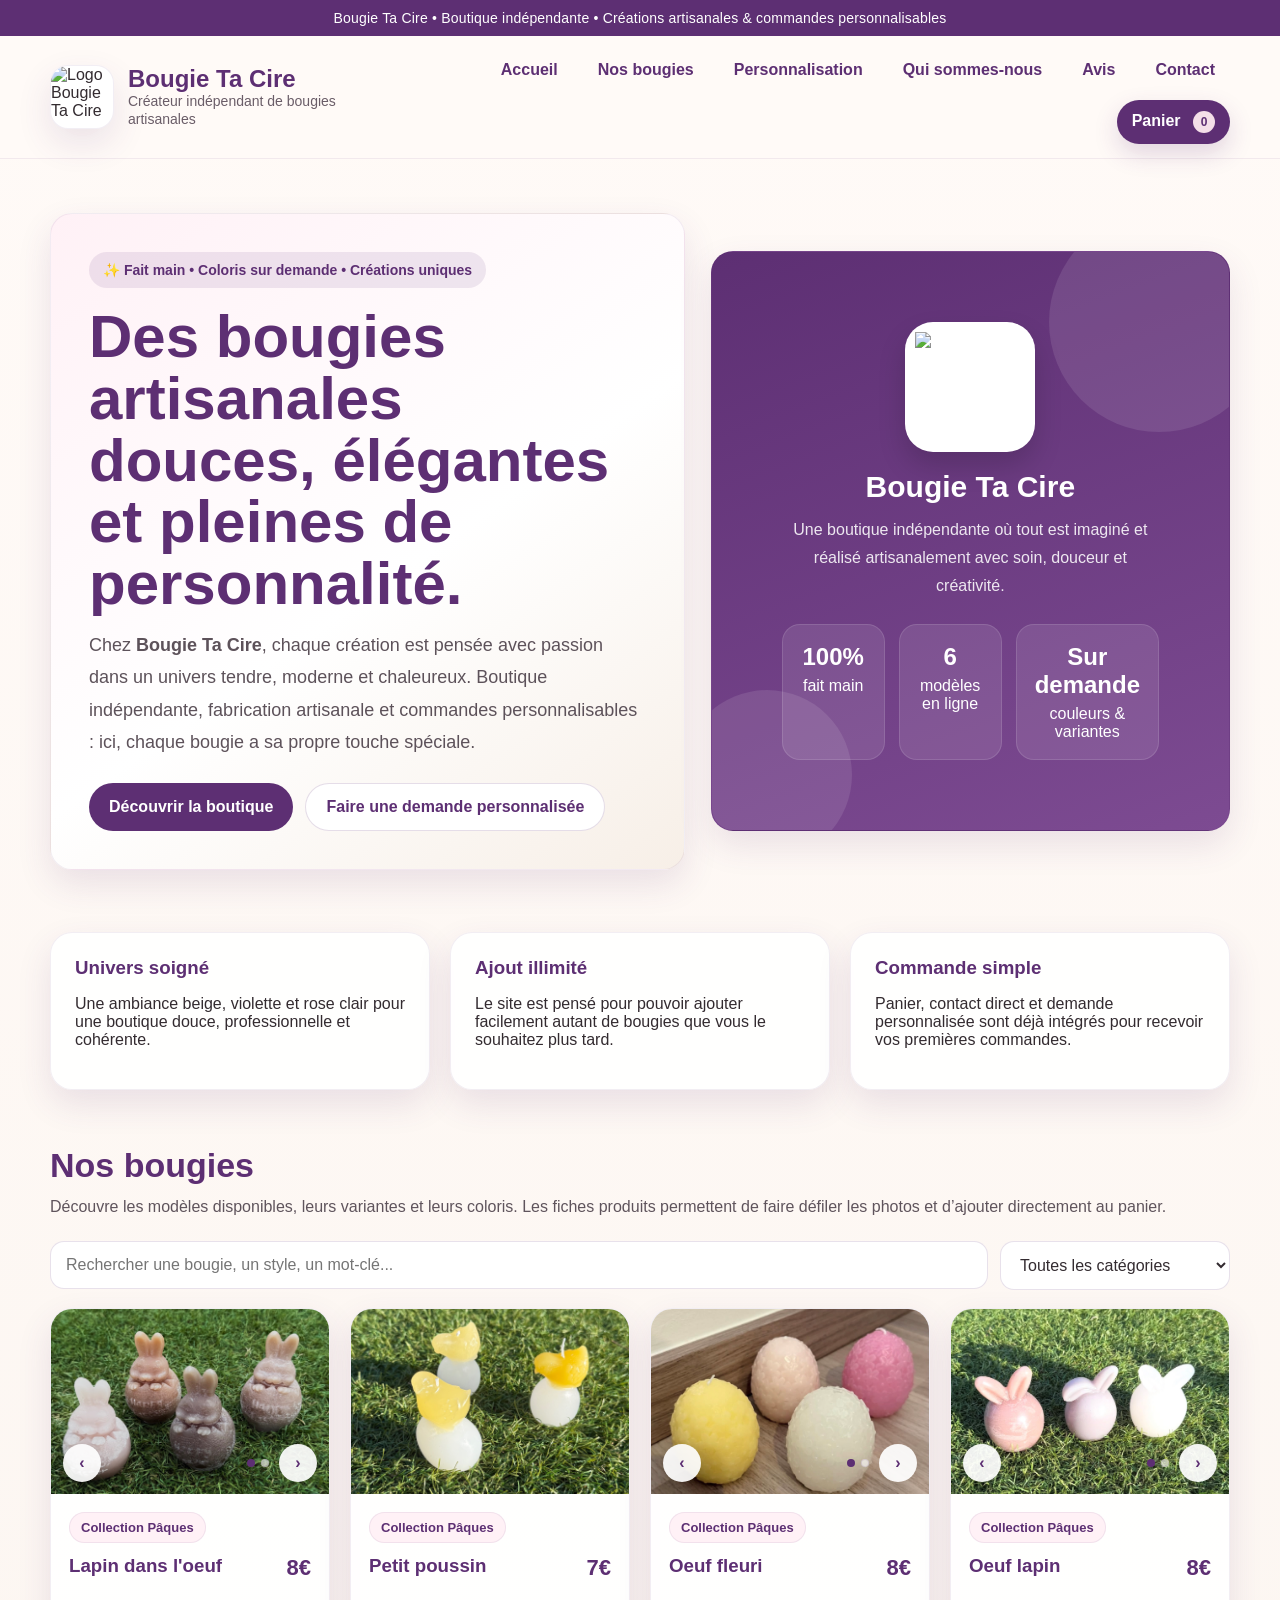
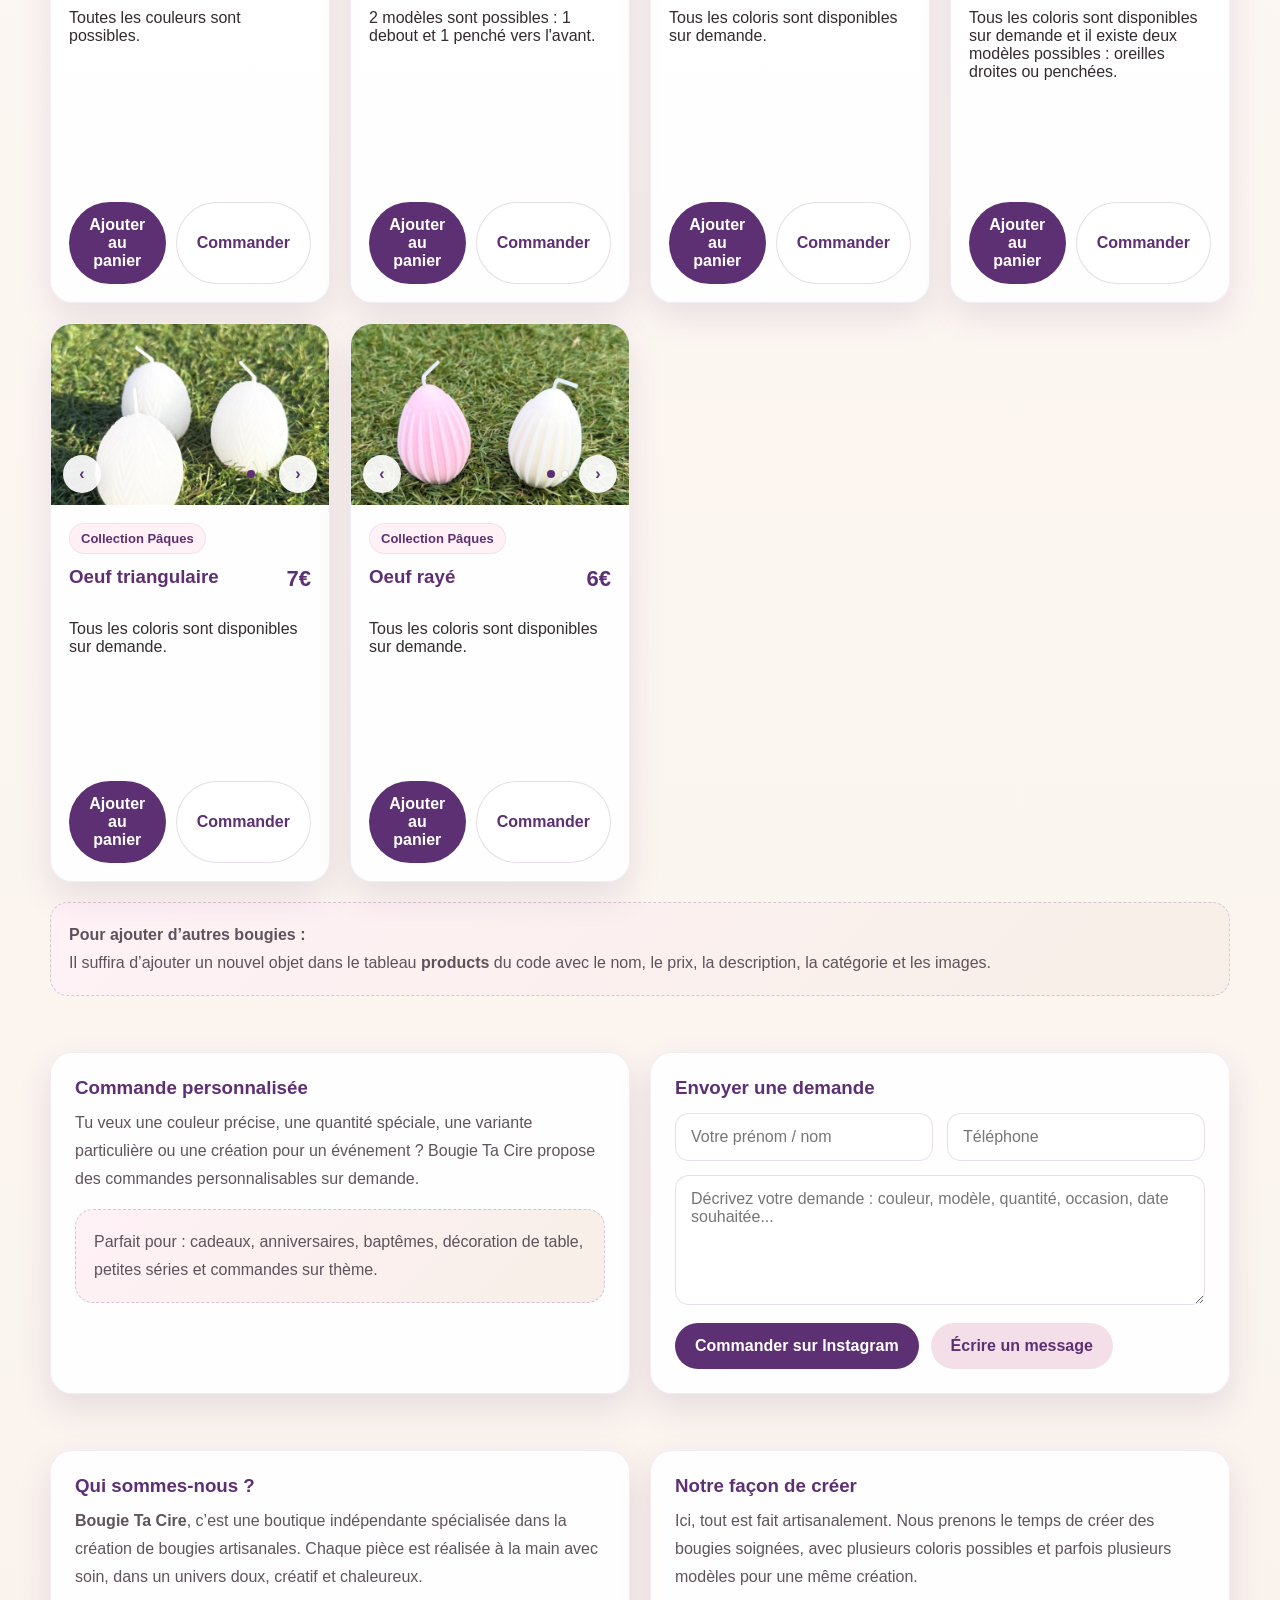
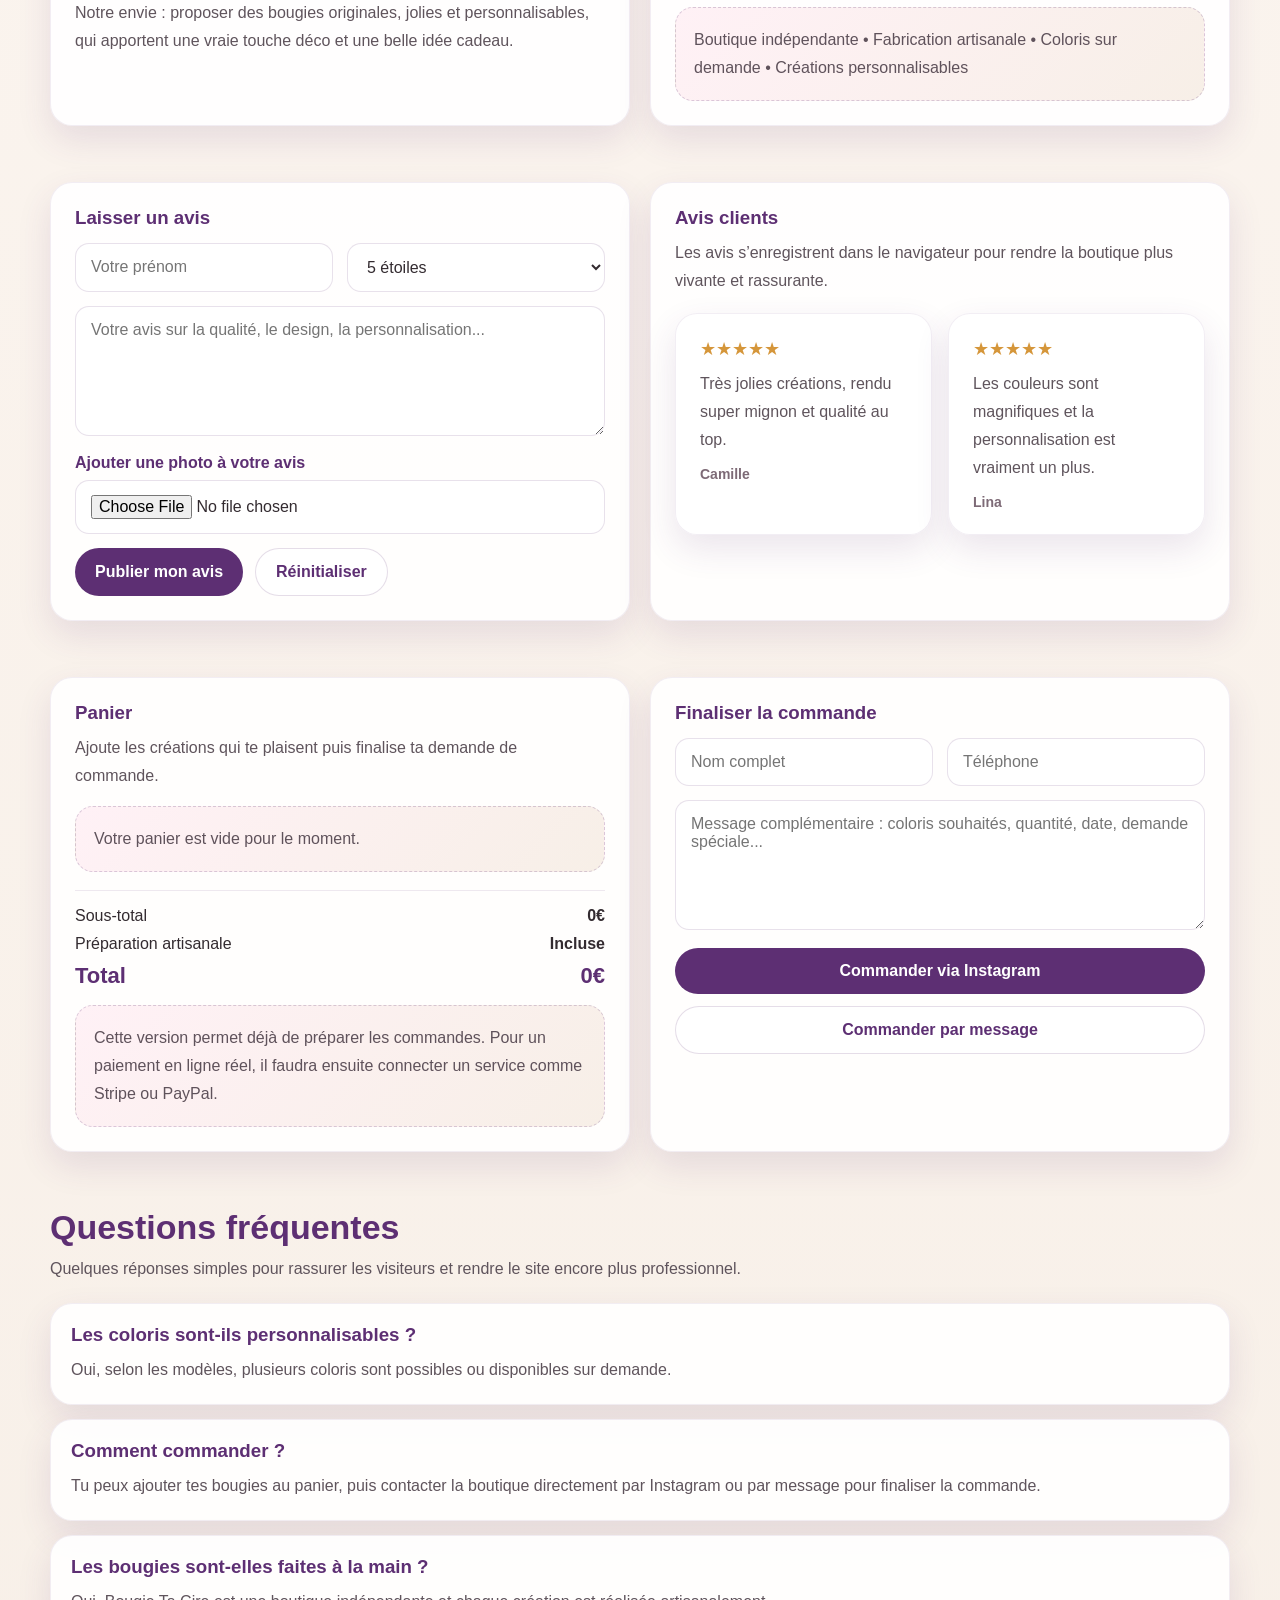
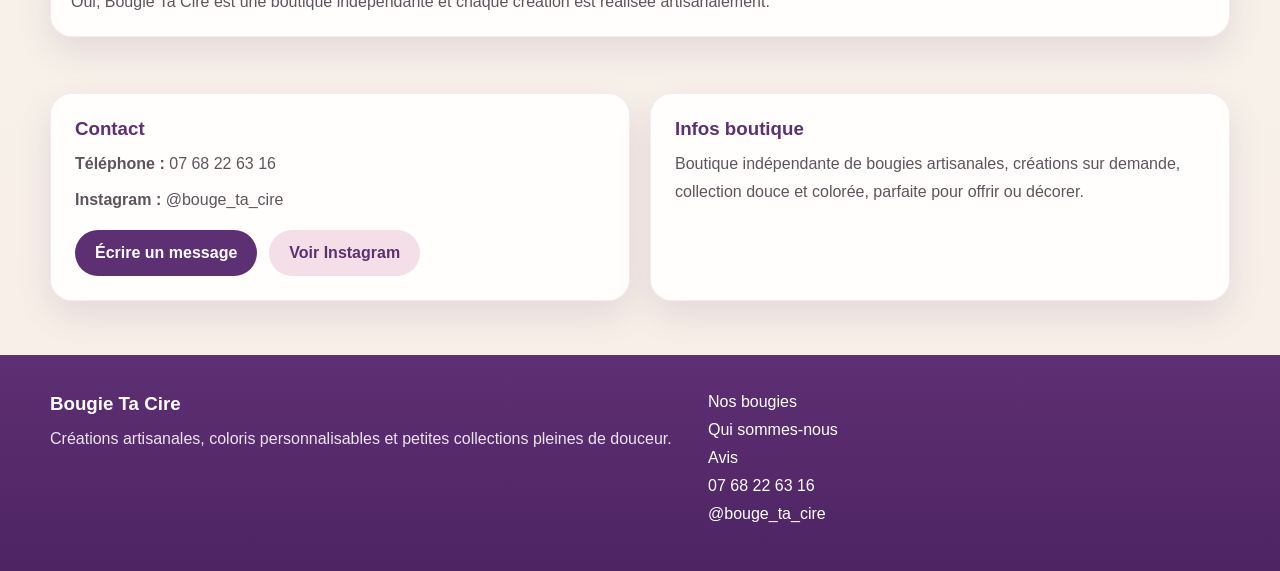
==== commit f7a22870: "Add files via upload" ====
--- a/site_bougies_simple.html
+++ b/site_bougies_simple.html
@@ -484,6 +484,8 @@
 
     .stars{color:#d5963a;font-size:18px;margin-bottom:10px}
     .review-meta{margin-top:12px;font-size:14px;color:#7d6a76;font-weight:700}
+    .review-photo{margin-top:14px;border-radius:16px;overflow:hidden;border:1px solid rgba(93,47,115,0.10)}
+    .review-photo img{width:100%;height:220px;object-fit:cover}
 
     .cart-items{display:flex;flex-direction:column;gap:12px;margin-top:16px}
 
@@ -567,7 +569,7 @@
     <div class="container nav">
       <div class="brand">
         <div class="brand-logo">
-          <img src="logo.png" alt="Logo Bougie Ta Cire">
+          <img src="Liceria & Co..png" alt="Logo Bougie Ta Cire">
         </div>
         <div>
           <strong>Bougie Ta Cire</strong>
@@ -605,13 +607,13 @@
         <div class="hero-card hero-visual">
           <div class="visual-content">
             <div class="visual-logo">
-              <img src="logo.png" alt="Logo Bougie Ta Cire">
+              <img src="Liceria & Co..png" alt="Logo Bougie Ta Cire">
             </div>
             <h2>Bougie Ta Cire</h2>
             <p>Une boutique indépendante où tout est imaginé et réalisé artisanalement avec soin, douceur et créativité.</p>
             <div class="stats">
               <div class="stat"><strong>100%</strong><span>fait main</span></div>
-              <div class="stat"><strong>4</strong><span>modèles en ligne</span></div>
+              <div class="stat"><strong>6</strong><span>modèles en ligne</span></div>
               <div class="stat"><strong>Sur demande</strong><span>couleurs & variantes</span></div>
             </div>
           </div>
@@ -685,7 +687,7 @@
           <textarea class="textarea" style="margin-top:14px" placeholder="Décrivez votre demande : couleur, modèle, quantité, occasion, date souhaitée..."></textarea>
           <div class="actions" style="margin-top:14px">
             <a class="btn btn-primary" href="https://www.instagram.com/bouge_ta_cire" target="_blank" rel="noopener">Commander sur Instagram</a>
-            <a class="btn btn-soft" href="tel:0768226316">Appeler la boutique</a>
+            <a class="btn btn-soft" href="sms:0768226316">Écrire un message</a>
           </div>
         </div>
       </div>
@@ -721,6 +723,8 @@
             </select>
           </div>
           <textarea id="reviewText" class="textarea" style="margin-top:14px" placeholder="Votre avis sur la qualité, le design, la personnalisation..."></textarea>
+          <label style="display:block;margin-top:14px;font-weight:700;color:var(--violet)">Ajouter une photo à votre avis</label>
+          <input id="reviewPhoto" class="input" type="file" accept="image/*" style="margin-top:8px">
           <div class="actions" style="margin-top:14px">
             <button class="btn btn-primary" onclick="addReview()">Publier mon avis</button>
             <button class="btn btn-secondary" onclick="resetReviews()">Réinitialiser</button>
@@ -758,7 +762,7 @@
           <textarea class="textarea" style="margin-top:14px" placeholder="Message complémentaire : coloris souhaités, quantité, date, demande spéciale..."></textarea>
           <div class="actions" style="margin-top:14px">
             <a class="btn btn-primary btn-full" href="https://www.instagram.com/bouge_ta_cire" target="_blank" rel="noopener">Commander via Instagram</a>
-            <a class="btn btn-secondary btn-full" href="tel:0768226316">Commander par téléphone</a>
+            <a class="btn btn-secondary btn-full" href="sms:0768226316">Commander par message</a>
           </div>
         </div>
       </div>
@@ -780,7 +784,7 @@
           </div>
           <div class="faq-item">
             <h3>Comment commander ?</h3>
-            <p>Tu peux ajouter tes bougies au panier, puis contacter la boutique directement par Instagram ou téléphone pour finaliser la commande.</p>
+            <p>Tu peux ajouter tes bougies au panier, puis contacter la boutique directement par Instagram ou par message pour finaliser la commande.</p>
           </div>
           <div class="faq-item">
             <h3>Les bougies sont-elles faites à la main ?</h3>
@@ -797,7 +801,7 @@
           <p><strong>Téléphone :</strong> 07 68 22 63 16</p>
           <p><strong>Instagram :</strong> @bouge_ta_cire</p>
           <div class="actions" style="margin-top:16px">
-            <a class="btn btn-primary" href="tel:0768226316">Appeler</a>
+            <a class="btn btn-primary" href="sms:0768226316">Écrire un message</a>
             <a class="btn btn-soft" href="https://www.instagram.com/bouge_ta_cire" target="_blank" rel="noopener">Voir Instagram</a>
           </div>
         </div>
@@ -820,7 +824,7 @@
         <a href="#bougies">Nos bougies</a>
         <a href="#qui-sommes-nous">Qui sommes-nous</a>
         <a href="#avis">Avis</a>
-        <a href="tel:0768226316">07 68 22 63 16</a>
+        <a href="sms:0768226316">07 68 22 63 16</a>
         <a href="https://www.instagram.com/bouge_ta_cire" target="_blank" rel="noopener">@bouge_ta_cire</a>
       </div>
     </div>
@@ -859,6 +863,22 @@
         category: "pâques oeufs",
         description: "Tous les coloris sont disponibles sur demande et il existe deux modèles possibles : oreilles droites ou penchées.",
         images: ["oeuf-lapin-1.jpg", "oeuf-lapin-2.jpg"]
+      },
+      {
+        id: 5,
+        name: "Oeuf triangulaire",
+        price: 7,
+        category: "pâques oeufs",
+        description: "Tous les coloris sont disponibles sur demande.",
+        images: ["oeuf-triangulaire1.jpg", "oeuf-triangulaire2.jpg"]
+      },
+      {
+        id: 6,
+        name: "Oeuf rayé",
+        price: 6,
+        category: "pâques oeufs",
+        description: "Tous les coloris sont disponibles sur demande.",
+        images: ["oeufs-traits1.jpg", "oeufs-traits2.jpg"]
       }
     ];
 
@@ -1009,6 +1029,7 @@
         <div class="review-card">
           <div class="stars">${'★'.repeat(review.stars)}${'☆'.repeat(5 - review.stars)}</div>
           <p>${escapeHtml(review.text)}</p>
+          ${review.photo ? `<div class="review-photo"><img src="${review.photo}" alt="Photo d'avis client"></div>` : ''}
           <div class="review-meta">${escapeHtml(review.name)}</div>
         </div>
       `).join('');
@@ -1018,16 +1039,32 @@
       const name = document.getElementById('reviewName').value.trim();
       const stars = Number(document.getElementById('reviewStars').value);
       const text = document.getElementById('reviewText').value.trim();
+      const photoInput = document.getElementById('reviewPhoto');
+      const file = photoInput.files[0];
       if(!name || !text){
         alert('Merci de remplir votre prénom et votre avis.');
         return;
       }
-      reviews.unshift({ name, stars, text });
-      saveReviews();
-      renderReviews();
-      document.getElementById('reviewName').value = '';
-      document.getElementById('reviewText').value = '';
-      document.getElementById('reviewStars').value = '5';
+      if(file){
+        const reader = new FileReader();
+        reader.onload = function(e){
+          reviews.unshift({ name, stars, text, photo: e.target.result });
+          saveReviews();
+          renderReviews();
+          document.getElementById('reviewName').value = '';
+          document.getElementById('reviewText').value = '';
+          document.getElementById('reviewStars').value = '5';
+          photoInput.value = '';
+        };
+        reader.readAsDataURL(file);
+      } else {
+        reviews.unshift({ name, stars, text, photo: '' });
+        saveReviews();
+        renderReviews();
+        document.getElementById('reviewName').value = '';
+        document.getElementById('reviewText').value = '';
+        document.getElementById('reviewStars').value = '5';
+      }
     }
 
     function resetReviews(){
